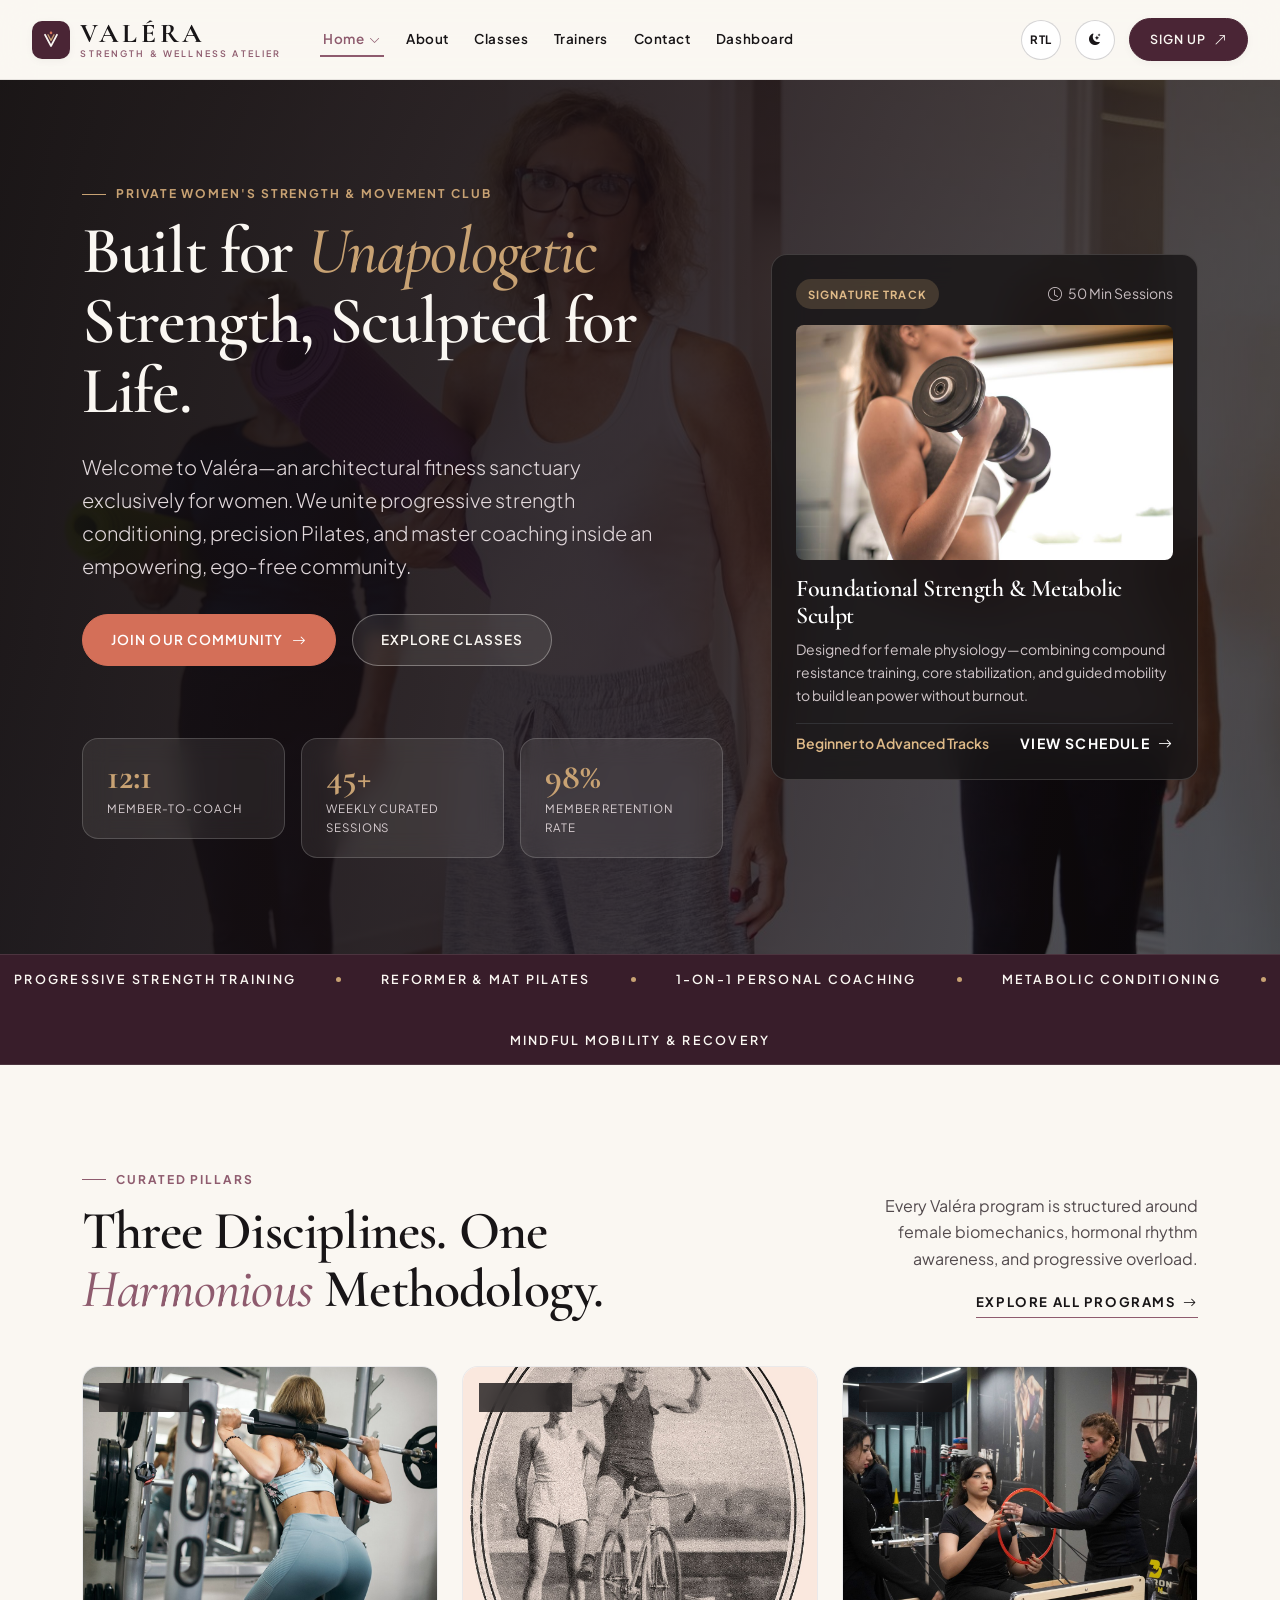
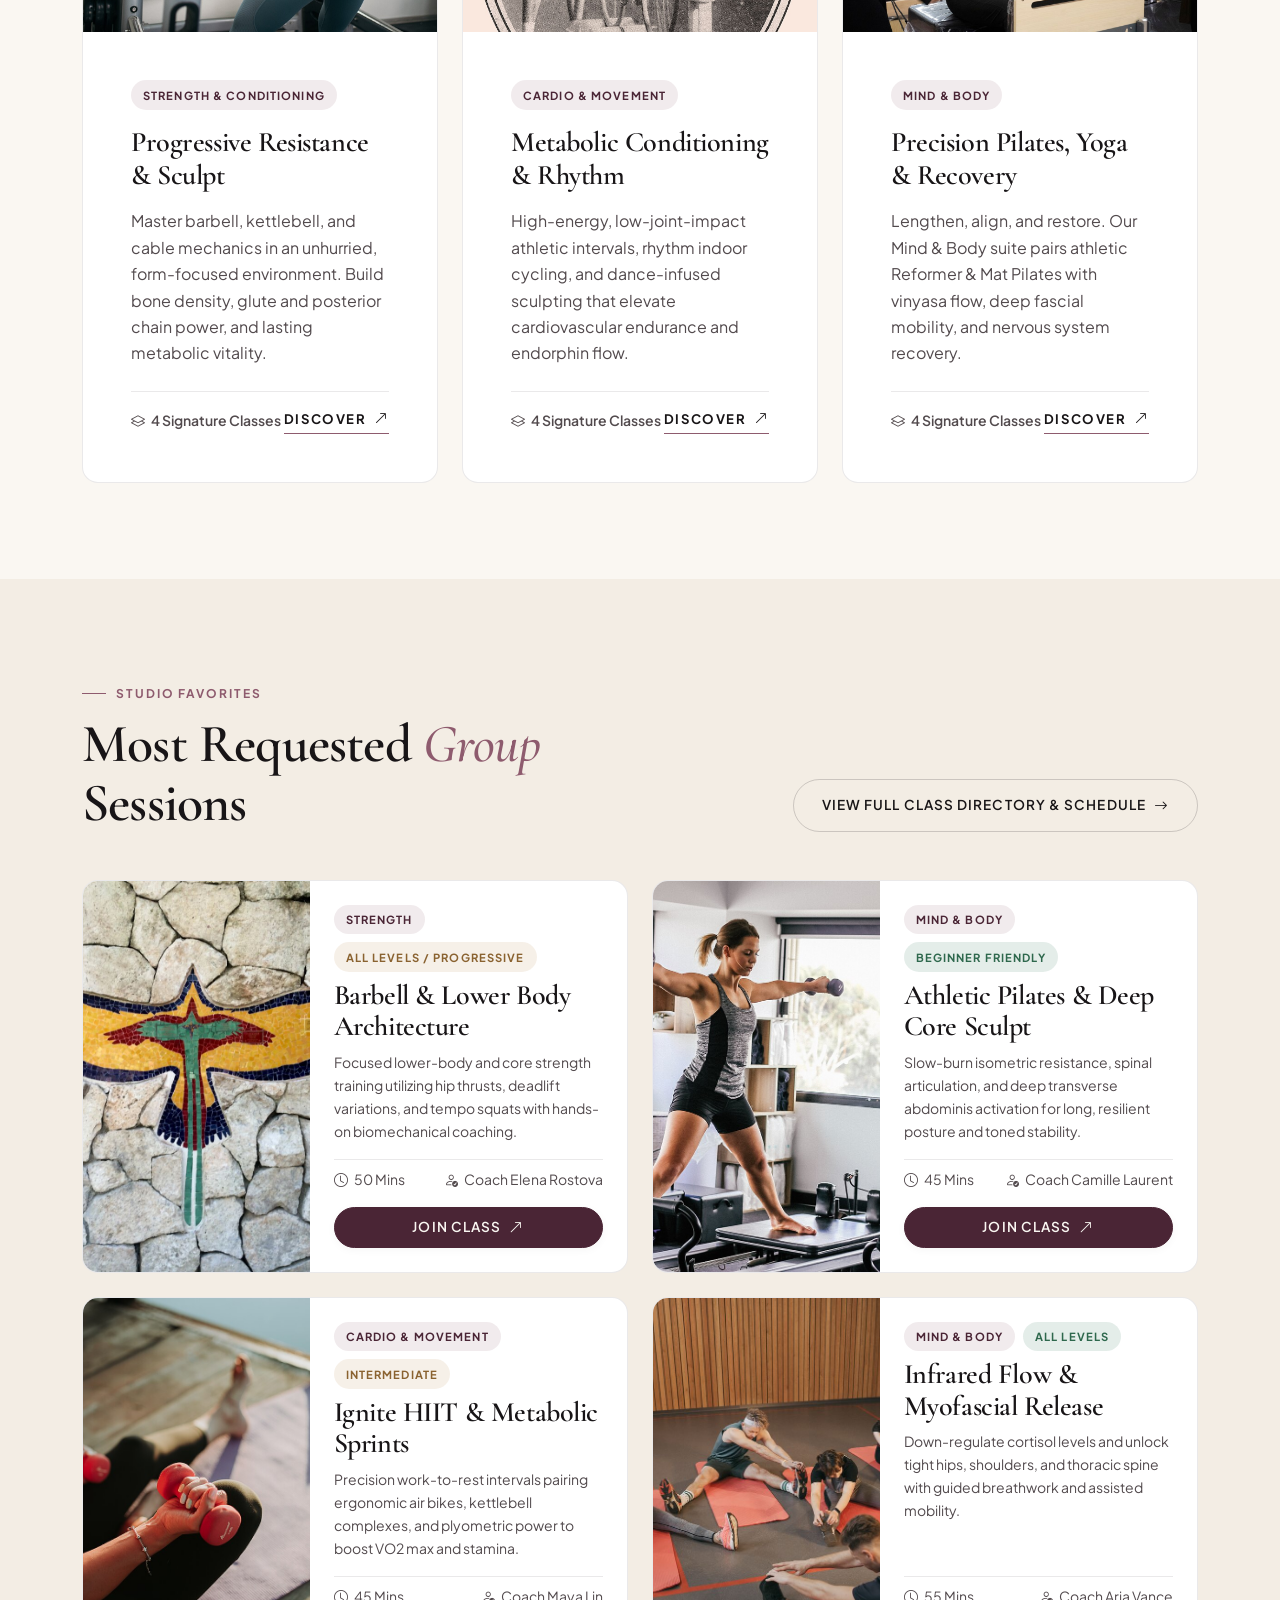
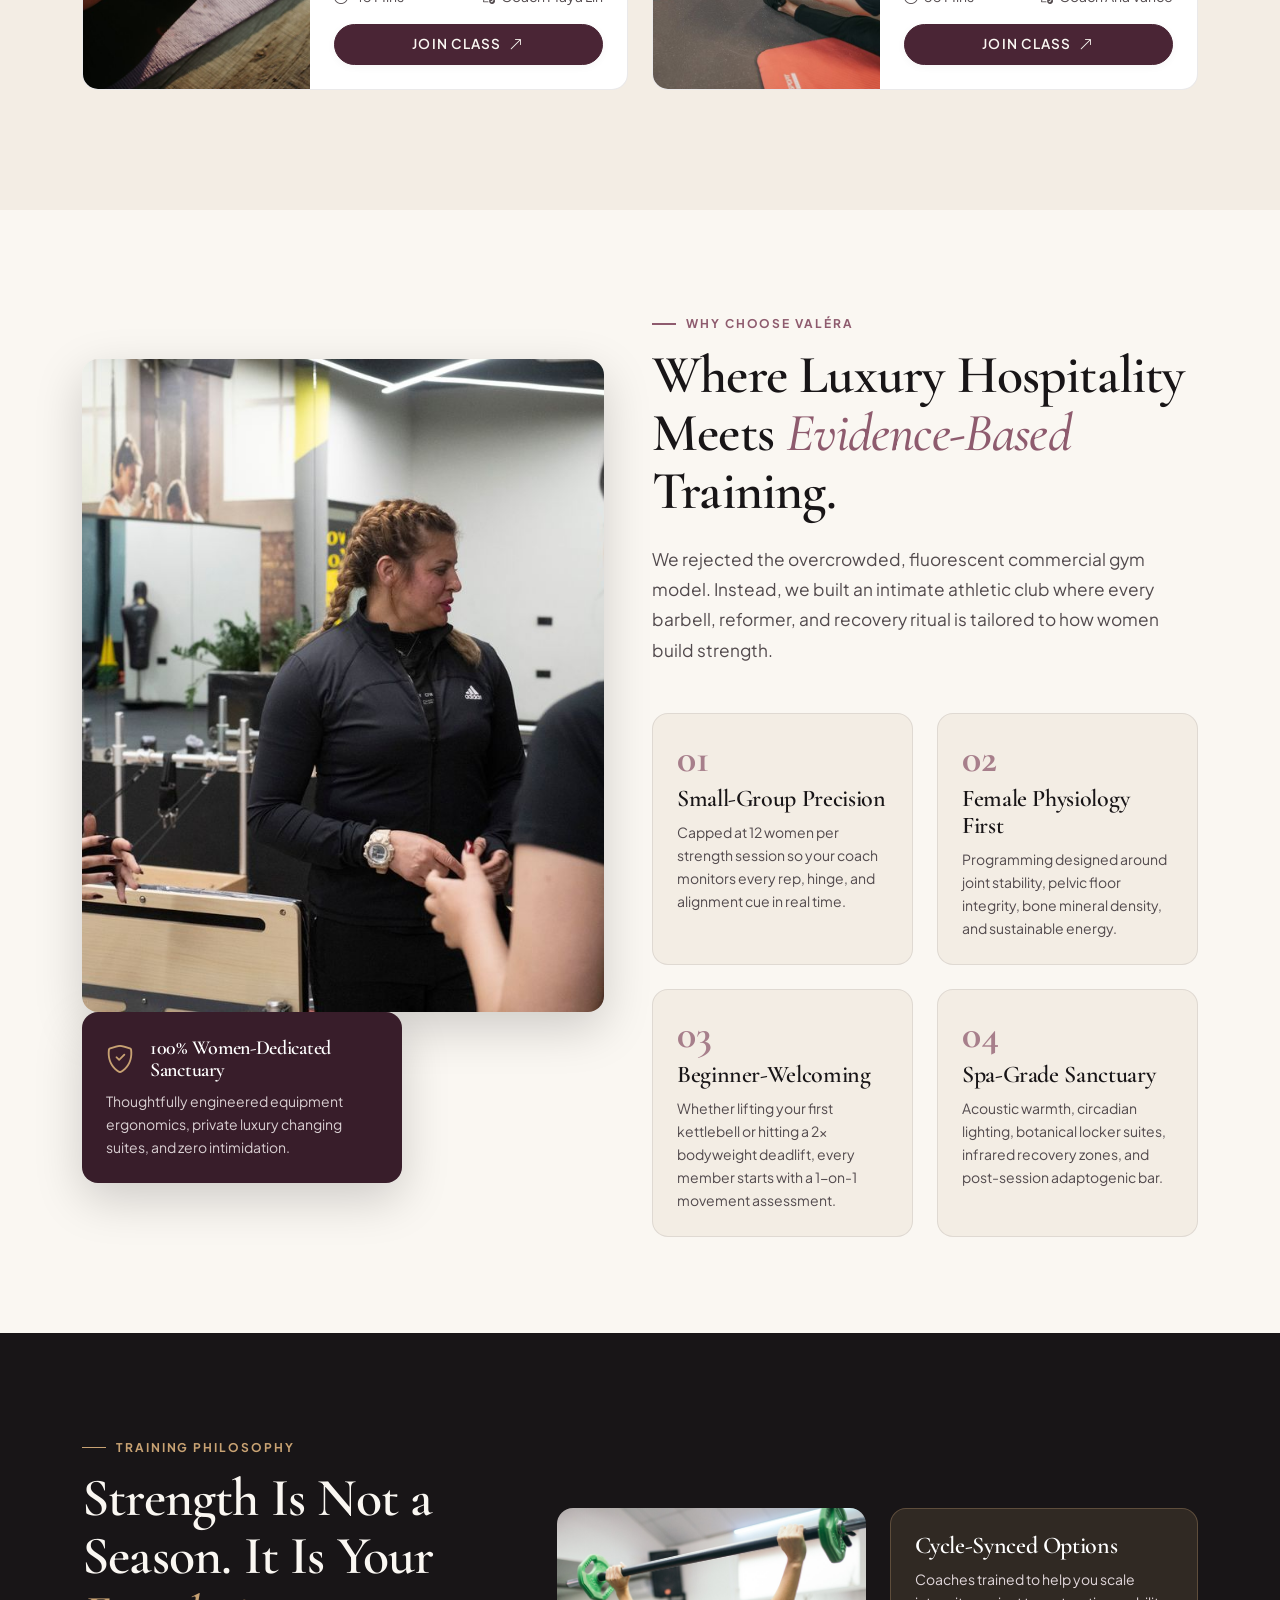
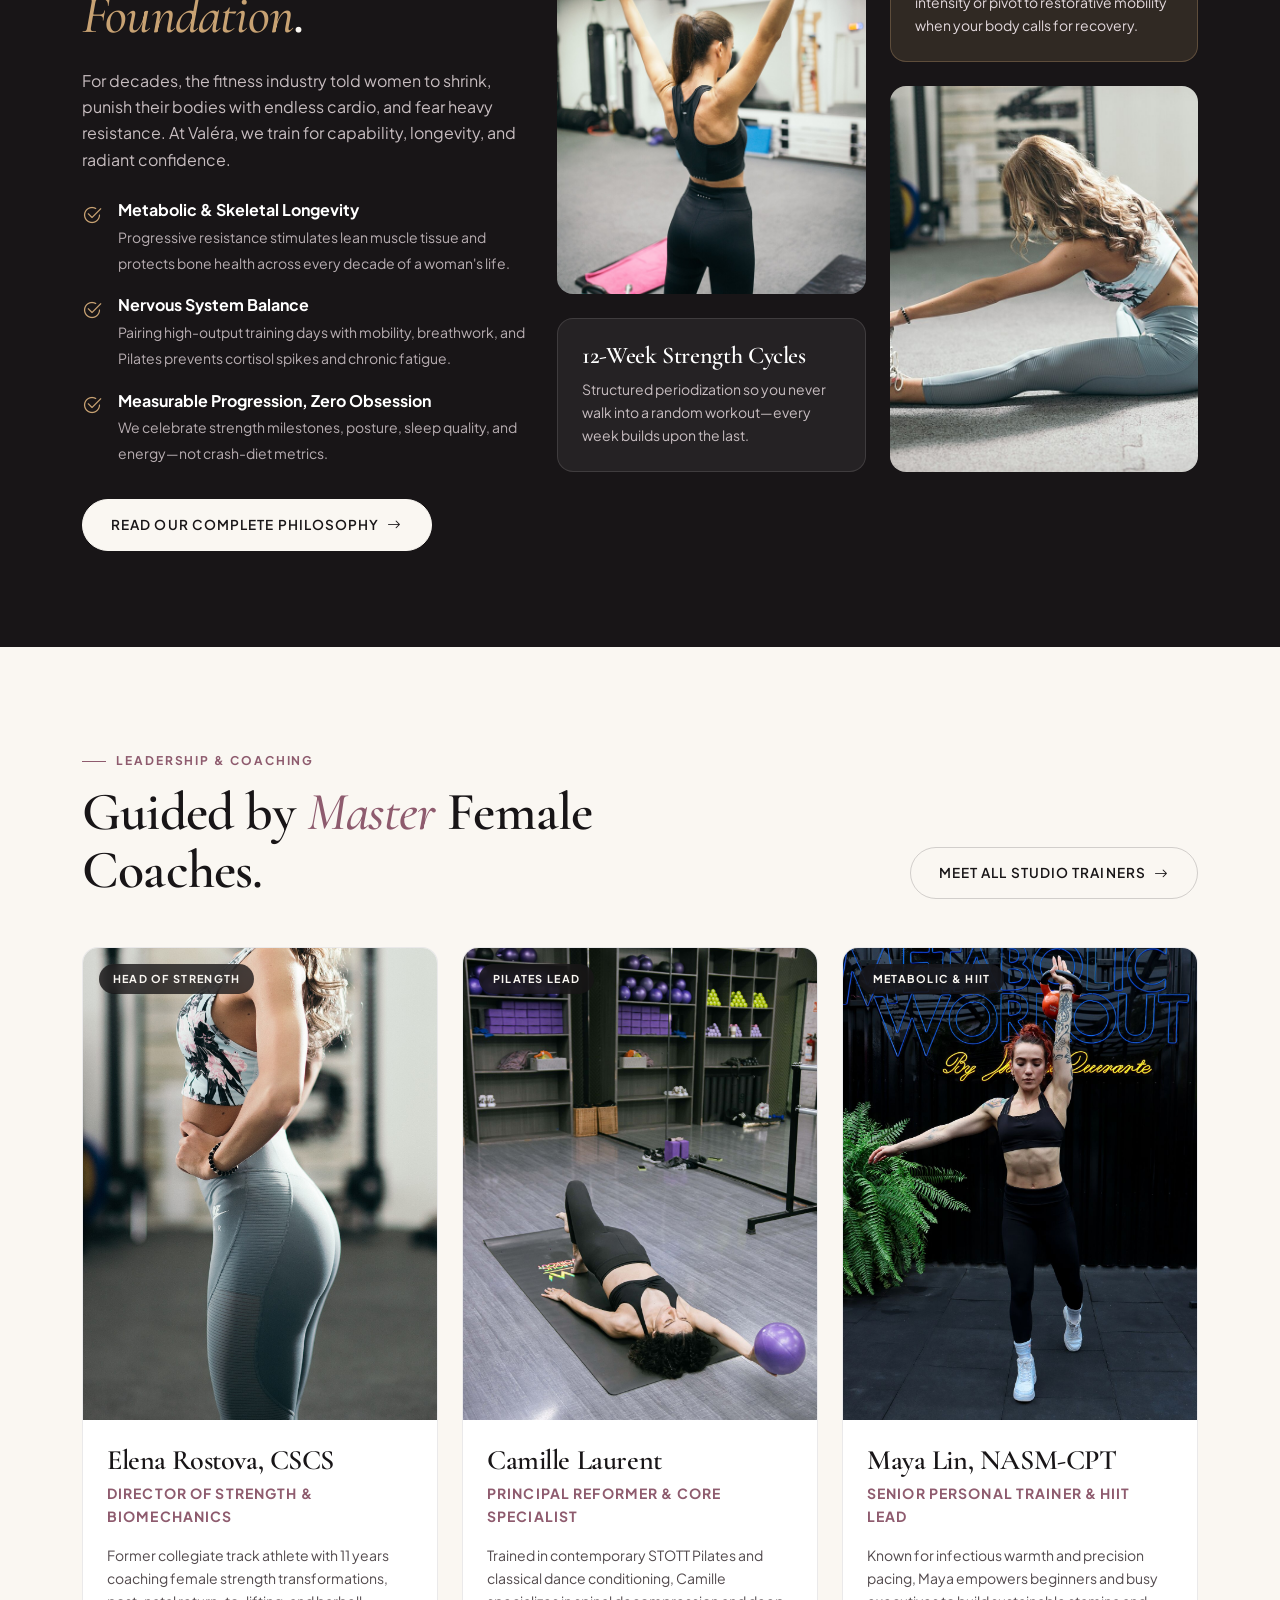
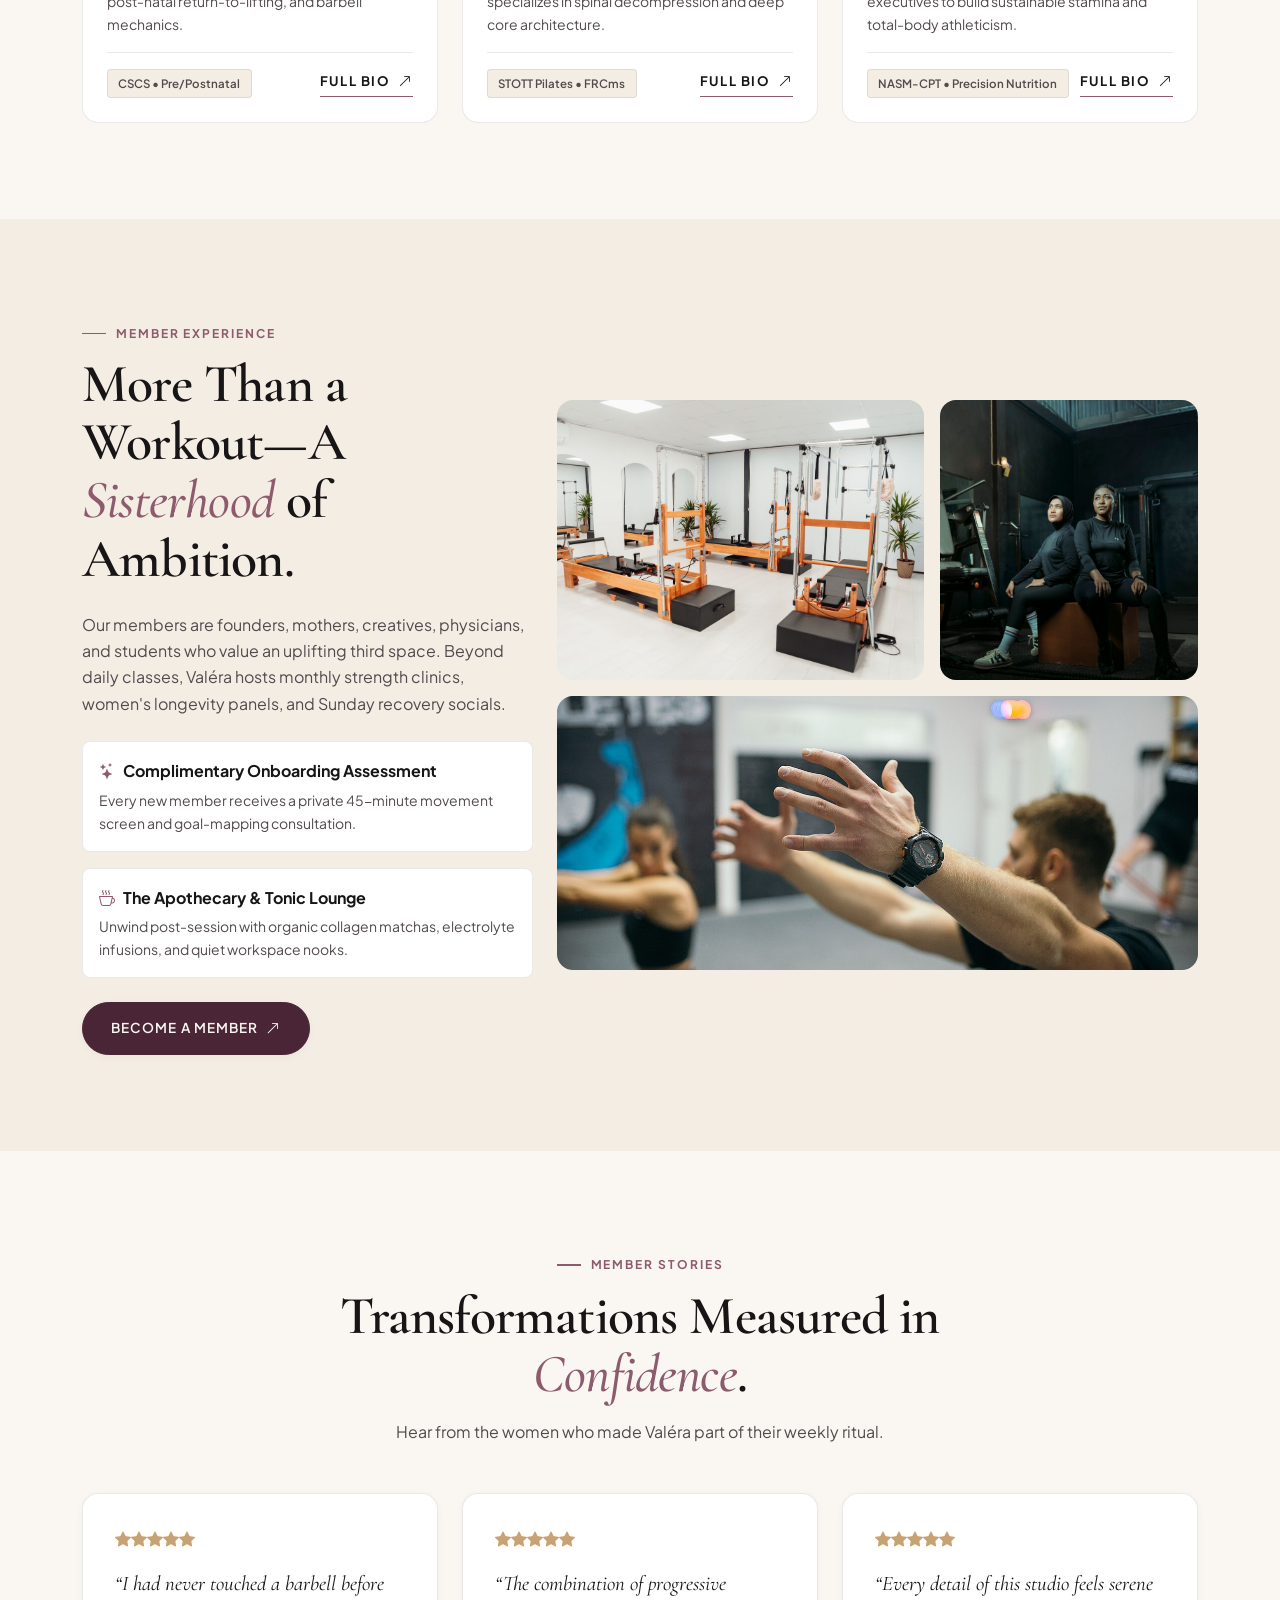
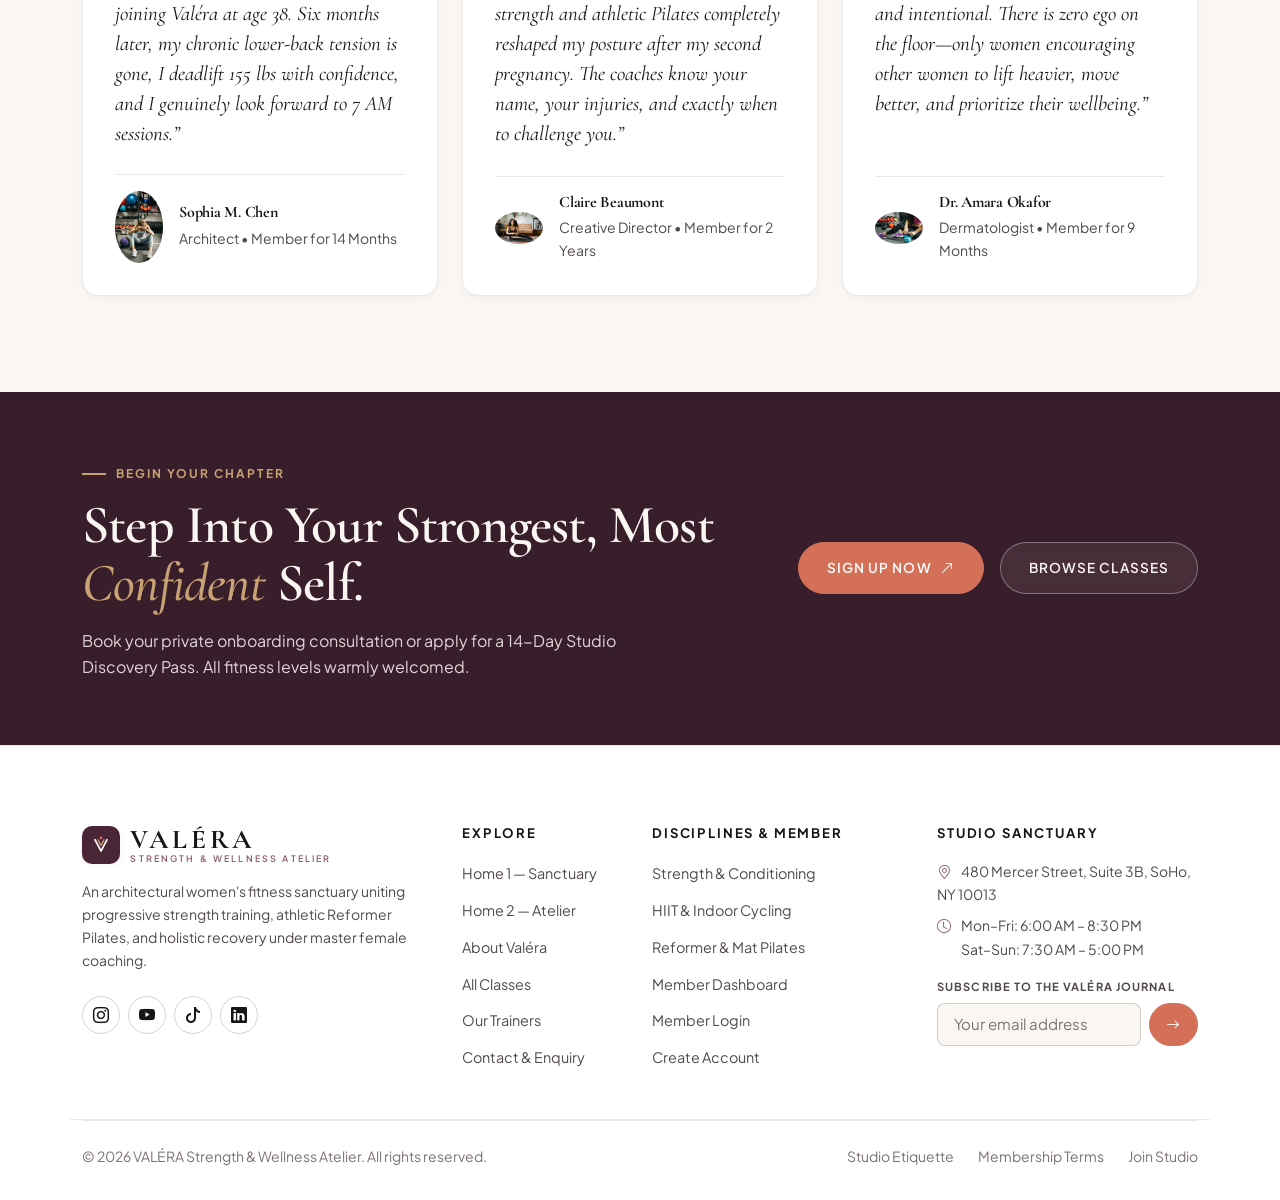
==== index.html @ f95fdae6 "Your commit message" ====
<!DOCTYPE html>
<html lang="en" data-theme="light" dir="ltr">

<head>
  <meta charset="UTF-8" />
  <meta name="viewport" content="width=device-width, initial-scale=1.0" />
  <title>VALÉRA — Women's Strength &amp; Wellness Atelier | Home 1</title>
  <meta name="description"
    content="Valéra is a premier women's boutique strength training, reformer pilates, and holistic conditioning sanctuary designed for lasting confidence and transformation." />
  <link rel="icon" type="image/svg+xml" href="assets/images/favicon.svg" />

  <!-- Prevent Flash of Unstyled Theme & Direction -->
  <script>
    (function () {
      try {
        var saved = localStorage.getItem('valera_theme_preference') || 'light';
        var dir = localStorage.getItem('valera_dir_preference') || 'ltr';
        document.documentElement.setAttribute('data-theme', saved);
        document.documentElement.setAttribute('dir', dir);
      } catch (e) { }
    })();
  </script>

  <!-- Google Fonts -->
  <link rel="preconnect" href="https://fonts.googleapis.com" />
  <link rel="preconnect" href="https://fonts.gstatic.com" crossorigin />
  <link
    href="https://fonts.googleapis.com/css2?family=Cormorant+Garamond:ital,wght@0,500;0,600;0,700;1,500;1,600&family=Plus+Jakarta+Sans:wght@400;500;600;700&display=swap"
    rel="stylesheet" />

  <!-- Bootstrap 5.3 CSS & Bootstrap Icons -->
  <link href="https://cdn.jsdelivr.net/npm/bootstrap@5.3.3/dist/css/bootstrap.min.css" rel="stylesheet" />
  <link href="https://cdn.jsdelivr.net/npm/bootstrap-icons@1.11.3/font/bootstrap-icons.min.css" rel="stylesheet" />

  <!-- Custom Design System Stylesheet -->
  <link rel="stylesheet" href="assets/css/style.css" />
</head>

<body>

  <!-- ========================================================================
       MANDATORY STICKY NAVIGATION BAR
       ======================================================================== -->
  <header class="valera-navbar" role="banner">
    <div class="container-fluid">
      <!-- Brand Logo + Icon -->
      <a href="index.html" class="navbar-brand-valera" aria-label="Valéra Home">
        <span class="brand-icon-mark" aria-hidden="true">
          <svg viewBox="0 0 64 64" fill="none" xmlns="http://www.w3.org/2000/svg">
            <path d="M16 18L32 48L48 18" stroke="#FAF7F2" stroke-width="4.5" stroke-linecap="round"
              stroke-linejoin="round" />
            <path d="M24 18L32 33L40 18" stroke="#C8A273" stroke-width="3.5" stroke-linecap="round"
              stroke-linejoin="round" />
            <circle cx="32" cy="13" r="3.5" fill="#D46F58" />
          </svg>
        </span>
        <span class="brand-text-stack">
          <span class="brand-title">VALÉRA</span>
          <span class="brand-subtitle">Strength &amp; Wellness Atelier</span>
        </span>
      </a>

      <!-- Mobile Actions (RTL + Theme Toggle + Hamburger) -->
      <div class="d-flex align-items-center gap-2 d-lg-none">
        <button type="button" class="theme-toggle-btn rtl-toggle-btn" data-rtl-toggle aria-label="Toggle RTL direction"
          aria-pressed="false">RTL</button>
        <button type="button" class="theme-toggle-btn" data-theme-toggle aria-label="Switch theme">
          <i class="bi bi-moon-stars-fill"></i>
        </button>
        <button type="button" class="valera-hamburger" id="valeraHamburger" aria-label="Toggle navigation"
          aria-expanded="false" aria-controls="valeraNavCollapse">
          <i class="bi bi-list fs-4"></i>
        </button>
      </div>

      <!-- Collapsible Navigation Menu -->
      <nav class="valera-nav-collapse" id="valeraNavCollapse" aria-label="Main Navigation">
        <ul class="valera-nav-menu">
          <!-- 1. Home Dropdown -->
          <li class="valera-nav-item valera-dropdown">
            <button type="button" class="valera-nav-link valera-dropdown-toggle active" aria-expanded="false">
              <span>Home</span>
              <i class="bi bi-chevron-down dropdown-SingleChevron"></i>
            </button>
            <ul class="valera-dropdown-menu" aria-label="Home variations">
              <li>
                <a href="index.html" class="valera-dropdown-item active">
                  <span class="item-title">Home 1 — Sanctuary Flagship <i class="bi bi-arrow-up-right"></i></span>
                  <span class="item-desc">Cinematic strength &amp; athletic club experience</span>
                </a>
              </li>
              <li>
                <a href="home-2.html" class="valera-dropdown-item">
                  <span class="item-title">Home 2 — Editorial Atelier <i class="bi bi-arrow-up-right"></i></span>
                  <span class="item-desc">Lifestyle movement, pilates &amp; member chronicle</span>
                </a>
              </li>
            </ul>
          </li>

          <!-- 2. About (next to Home) -->
          <li class="valera-nav-item">
            <a href="about.html" class="valera-nav-link">About</a>
          </li>

          <!-- 3. Classes -->
          <li class="valera-nav-item">
            <a href="classes.html" class="valera-nav-link">Classes</a>
          </li>

          <!-- 4. Trainers -->
          <li class="valera-nav-item">
            <a href="trainers.html" class="valera-nav-link">Trainers</a>
          </li>

          <!-- 5. Contact -->
          <li class="valera-nav-item">
            <a href="contact.html" class="valera-nav-link">Contact</a>
          </li>

          <!-- 6. Dashboard (beside Contact) -->
          <li class="valera-nav-item">
            <a href="dashboard.html" class="valera-nav-link">Dashboard</a>
          </li>
        </ul>

        <!-- Desktop Right Actions: RTL + Theme Toggle + Sign Up CTA -->
        <div class="valera-nav-actions d-none d-lg-flex">
          <button type="button" class="theme-toggle-btn rtl-toggle-btn" data-rtl-toggle
            aria-label="Toggle RTL direction" aria-pressed="false">RTL</button>
          <button type="button" class="theme-toggle-btn" data-theme-toggle aria-label="Switch theme">
            <i class="bi bi-moon-stars-fill"></i>
          </button>
          <a href="signup.html" class="btn-valera-primary btn-nav-join">
            Sign Up <i class="bi bi-arrow-up-right"></i>
          </a>
        </div>

        <!-- Mobile Drawer CTA -->
        <div class="valera-nav-actions-mobile d-lg-none">
          <a href="signup.html" class="btn-valera-primary w-100">
            Sign Up <i class="bi bi-arrow-up-right"></i>
          </a>
        </div>
      </nav>
    </div>
  </header>

  <main>
    <!-- ======================================================================
         1. CINEMATIC HERO SECTION
         ====================================================================== -->
    <section class="hero-home-1">
      <div class="hero-home-1-bg">
        <img src="assets/images/women-dumbbell-group.jpg"
          alt="Confident women training together with dumbbells in Valéra boutique fitness studio" />
      </div>
      <div class="hero-home-1-overlay"></div>

      <div class="container hero-home-1-content py-5">
        <div class="row align-items-center gy-5">
          <div class="col-lg-7">
            <span class="eyebrow eyebrow-light" data-gsap-hero>Private Women's Strength &amp; Movement Club</span>
            <h1 class="display-xl mb-4" data-gsap-hero>
              Built for <span class="italic-accent">Unapologetic</span> Strength, Sculpted for Life.
            </h1>
            <p class="lead mb-4 text-white-50" style="max-width: 580px; color: #E2D9DC !important;" data-gsap-hero>
              Welcome to Valéra—an architectural fitness sanctuary exclusively for women. We unite progressive strength
              conditioning, precision Pilates, and master coaching inside an empowering, ego-free community.
            </p>
            <div class="d-flex flex-wrap gap-3 pt-2" data-gsap-hero>
              <a href="signup.html" class="btn-valera-coral">
                Join Our Community <i class="bi bi-arrow-right"></i>
              </a>
              <a href="classes.html" class="btn-valera-outline-light">
                Explore Classes
              </a>
            </div>

            <!-- Studio Metric Highlights -->
            <div class="row g-3 mt-5 pt-2 justify-content-center" data-gsap-hero>
              <div class="col-xl-4 col-md-6 col-sm-6">
                <div class="hero-stat-pill">
                  <div class="stat-number">12:1</div>
                  <p class="small text-uppercase tracking-wider mt-1 mb-0"
                    style="letter-spacing: 0.08em; font-size: 0.72rem; color: #D8CED1;">Member-to-Coach</p>
                </div>
              </div>
              <div class="col-xl-4 col-md-6 col-sm-6">
                <div class="hero-stat-pill">
                  <div class="stat-number">45+</div>
                  <p class="small text-uppercase tracking-wider mt-1 mb-0"
                    style="letter-spacing: 0.08em; font-size: 0.72rem; color: #D8CED1;">Weekly Curated Sessions</p>
                </div>
              </div>
              <div class="col-xl-4 col-md-6 col-sm-6">
                <div class="hero-stat-pill">
                  <div class="stat-number">98%</div>
                  <p class="small text-uppercase tracking-wider mt-1 mb-0"
                    style="letter-spacing: 0.08em; font-size: 0.72rem; color: #D8CED1;">Member Retention Rate</p>
                </div>
              </div>
            </div>
          </div>

          <!-- Right Floating Architectural Spotlight Card -->
          <div class="col-lg-5">
            <div class="hero-floating-card ms-lg-4" data-gsap-hero>
              <div class="d-flex align-items-center justify-content-between mb-3">
                <span class="badge-valera" style="background: rgba(200,162,115,0.22); color: #DFBA88;">Signature
                  Track</span>
                <span class="small" style="color: #C7BDC0;"><i class="bi bi-clock me-1"></i> 50 Min Sessions</span>
              </div>
              <div class="rounded-3 overflow-hidden mb-3" style="aspect-ratio: 16/10;">
                <img src="assets/images/woman-dumbbells-bright.jpg"
                  alt="Focused woman performing dumbbell strength training" class="w-100 h-100 object-fit-cover" />
              </div>
              <h2 class="h4 display-font text-white mb-2">Foundational Strength &amp; Metabolic Sculpt</h2>
              <p class="small mb-3" style="color: #D0C6C9;">
                Designed for female physiology—combining compound resistance training, core stabilization, and guided
                mobility to build lean power without burnout.
              </p>
              <div
                class="d-flex align-items-center justify-content-between pt-2 border-top border-secondary border-opacity-25">
                <span class="small fw-semibold" style="color: #DFBA88;">Beginner to Advanced Tracks</span>
                <a href="classes.html" class="text-white small fw-bold text-uppercase" style="letter-spacing: 0.1em;">
                  View Schedule <i class="bi bi-arrow-right ms-1"></i>
                </a>
              </div>
            </div>
          </div>
        </div>
      </div>
    </section>

    <!-- Editorial Marquee Bar -->
    <div class="editorial-ticker" aria-label="Studio Pillars">
      <div class="container-fluid">
        <div class="ticker-track">
          <span>Progressive Strength Training</span>
          <span class="ticker-dot"></span>
          <span>Reformer &amp; Mat Pilates</span>
          <span class="ticker-dot"></span>
          <span>1-on-1 Personal Coaching</span>
          <span class="ticker-dot"></span>
          <span>Metabolic Conditioning</span>
          <span class="ticker-dot"></span>
          <span>Mindful Mobility &amp; Recovery</span>
        </div>
      </div>
    </div>

    <!-- ======================================================================
         2. FEATURED FITNESS PROGRAMS
         ====================================================================== -->
    <section class="section-padding">
      <div class="container">
        <div class="row align-items-end justify-content-between mb-5 gy-3">
          <div class="col-lg-7">
            <span class="eyebrow">Curated Pillars</span>
            <h2 class="display-lg mb-0">
              Three Disciplines. One <span class="italic-accent">Harmonious</span> Methodology.
            </h2>
          </div>
          <div class="col-lg-4 text-lg-end">
            <p class="mb-3 text-secondary">
              Every Valéra program is structured around female biomechanics, hormonal rhythm awareness, and progressive
              overload.
            </p>
            <a href="classes.html" class="link-editorial">Explore All Programs <i class="bi bi-arrow-right"></i></a>
          </div>
        </div>

        <div class="row g-4 justify-content-center">
          <div class="col-xl-4 col-md-6">
            <article class="editorial-card">
              <div class="editorial-img-wrap">
                <span class="badge-overlay-top">Pillar 01</span>
                <img src="assets/images/woman-barbell-squat.jpg"
                  alt="Woman performing barbell squat strength training" />
              </div>
              <div class="p-4 p-xl-5 d-flex flex-column flex-grow-1 justify-content-between">
                <div>
                  <span class="badge-valera mb-3">Strength &amp; Conditioning</span>
                  <h3 class="display-sm mb-3">Progressive Resistance &amp; Sculpt</h3>
                  <p class="text-secondary mb-4">
                    Master barbell, kettlebell, and cable mechanics in an unhurried, form-focused environment. Build
                    bone density, glute and posterior chain power, and lasting metabolic vitality.
                  </p>
                </div>
                <div class="pt-3 border-top" style="border-color: var(--border-subtle) !important;">
                  <div class="d-flex justify-content-between align-items-center">
                    <span class="small fw-semibold text-secondary"><i class="bi bi-layers me-1"></i> 4 Signature
                      Classes</span>
                    <a href="classes.html#strength-section" class="link-editorial">Discover <i
                        class="bi bi-arrow-up-right"></i></a>
                  </div>
                </div>
              </div>
            </article>
          </div>

          <div class="col-xl-4 col-md-6">
            <article class="editorial-card">
              <div class="editorial-img-wrap">
                <span class="badge-overlay-top">Pillar 02</span>
                <img src="assets/images/women-indoor-cycling.jpg"
                  alt="Women riding indoor cycling bikes in studio class" />
              </div>
              <div class="p-4 p-xl-5 d-flex flex-column flex-grow-1 justify-content-between">
                <div>
                  <span class="badge-valera mb-3">Cardio &amp; Movement</span>
                  <h3 class="display-sm mb-3">Metabolic Conditioning &amp; Rhythm</h3>
                  <p class="text-secondary mb-4">
                    High-energy, low-joint-impact athletic intervals, rhythm indoor cycling, and dance-infused sculpting
                    that elevate cardiovascular endurance and endorphin flow.
                  </p>
                </div>
                <div class="pt-3 border-top" style="border-color: var(--border-subtle) !important;">
                  <div class="d-flex justify-content-between align-items-center">
                    <span class="small fw-semibold text-secondary"><i class="bi bi-layers me-1"></i> 4 Signature
                      Classes</span>
                    <a href="classes.html#cardio-section" class="link-editorial">Discover <i
                        class="bi bi-arrow-up-right"></i></a>
                  </div>
                </div>
              </div>
            </article>
          </div>

          <div class="col-xl-4 col-md-6">
            <article class="editorial-card">
              <div class="editorial-img-wrap">
                <span class="badge-overlay-top">Pillar 03</span>
                <img src="assets/images/pilates-reformer-class.jpg"
                  alt="Women practicing Reformer Pilates in sunlit boutique studio" />
              </div>
              <div class="p-4 p-xl-5 d-flex flex-column flex-grow-1 justify-content-between">
                <div>
                  <span class="badge-valera mb-3">Mind &amp; Body</span>
                  <h3 class="display-sm mb-3">Precision Pilates, Yoga &amp; Recovery</h3>
                  <p class="text-secondary mb-4">
                    Lengthen, align, and restore. Our Mind &amp; Body suite pairs athletic Reformer &amp; Mat Pilates
                    with vinyasa flow, deep fascial mobility, and nervous system recovery.
                  </p>
                </div>
                <div class="pt-3 border-top" style="border-color: var(--border-subtle) !important;">
                  <div class="d-flex justify-content-between align-items-center">
                    <span class="small fw-semibold text-secondary"><i class="bi bi-layers me-1"></i> 4 Signature
                      Classes</span>
                    <a href="classes.html#mindbody-section" class="link-editorial">Discover <i
                        class="bi bi-arrow-up-right"></i></a>
                  </div>
                </div>
              </div>
            </article>
          </div>
        </div>
      </div>
    </section>

    <!-- ======================================================================
         3. POPULAR GROUP WORKOUT CLASSES
         ====================================================================== -->
    <section class="section-padding bg-editorial-secondary">
      <div class="container">
        <div class="row justify-content-between align-items-end mb-5 gy-3">
          <div class="col-lg-6">
            <span class="eyebrow">Studio Favorites</span>
            <h2 class="display-lg mb-0">
              Most Requested <span class="italic-accent">Group</span> Sessions
            </h2>
          </div>
          <div class="col-lg-5 text-lg-end">
            <a href="classes.html" class="btn-valera-outline">
              View Full Class Directory &amp; Schedule <i class="bi bi-arrow-right"></i>
            </a>
          </div>
        </div>

        <div class="row g-4 mb-4 justify-content-center">
          <div class="col-md-6">
            <div class="editorial-card flex-xl-row">
              <div class="col-xl-5 editorial-img-wrap aspect-square">
                <img src="assets/images/woman-kettlebell-squat.jpg" alt="Woman performing kettlebell squat workout" />
              </div>
              <div class="col-xl-7 p-4 d-flex flex-column justify-content-between">
                <div>
                  <div class="d-flex flex-wrap gap-2 mb-2">
                    <span class="badge-valera">Strength</span>
                    <span class="badge-valera badge-level-intermediate">All Levels / Progressive</span>
                  </div>
                  <h3 class="h3 display-font mb-2">Barbell &amp; Lower Body Architecture</h3>
                  <p class="small text-secondary mb-3">
                    Focused lower-body and core strength training utilizing hip thrusts, deadlift variations, and tempo
                    squats with hands-on biomechanical coaching.
                  </p>
                </div>
                <div>
                  <div
                    class="d-flex align-items-center justify-content-between small text-secondary mb-3 pt-2 border-top"
                    style="border-color: var(--border-subtle) !important;">
                    <span><i class="bi bi-clock me-1"></i> 50 Mins</span>
                    <span><i class="bi bi-person-check me-1"></i> Coach Elena Rostova</span>
                  </div>
                  <a href="contact.html?program=Strength+%26+Conditioning&class=Barbell+%26+Lower+Body+Architecture#enquiry-form"
                    class="btn-valera-primary w-100 py-2">
                    Join Class <i class="bi bi-arrow-up-right"></i>
                  </a>
                </div>
              </div>
            </div>
          </div>

          <div class="col-md-6">
            <div class="editorial-card flex-xl-row">
              <div class="col-xl-5 editorial-img-wrap aspect-square">
                <img src="assets/images/woman-pilates-reformer.jpg"
                  alt="Woman practicing on Reformer Pilates machine" />
              </div>
              <div class="col-xl-7 p-4 d-flex flex-column justify-content-between">
                <div>
                  <div class="d-flex flex-wrap gap-2 mb-2">
                    <span class="badge-valera">Mind &amp; Body</span>
                    <span class="badge-valera badge-level-beginner">Beginner Friendly</span>
                  </div>
                  <h3 class="h3 display-font mb-2">Athletic Pilates &amp; Deep Core Sculpt</h3>
                  <p class="small text-secondary mb-3">
                    Slow-burn isometric resistance, spinal articulation, and deep transverse abdominis activation for
                    long, resilient posture and toned stability.
                  </p>
                </div>
                <div>
                  <div
                    class="d-flex align-items-center justify-content-between small text-secondary mb-3 pt-2 border-top"
                    style="border-color: var(--border-subtle) !important;">
                    <span><i class="bi bi-clock me-1"></i> 45 Mins</span>
                    <span><i class="bi bi-person-check me-1"></i> Coach Camille Laurent</span>
                  </div>
                  <a href="contact.html?program=Mind+%26+Body&class=Athletic+Pilates+%26+Deep+Core+Sculpt#enquiry-form"
                    class="btn-valera-primary w-100 py-2">
                    Join Class <i class="bi bi-arrow-up-right"></i>
                  </a>
                </div>
              </div>
            </div>
          </div>

          <div class="col-md-6">
            <div class="editorial-card flex-xl-row">
              <div class="col-xl-5 editorial-img-wrap aspect-square">
                <img src="assets/images/woman-two-dumbbells.jpg"
                  alt="Woman performing metabolic dumbbell conditioning" />
              </div>
              <div class="col-xl-7 p-4 d-flex flex-column justify-content-between">
                <div>
                  <div class="d-flex flex-wrap gap-2 mb-2">
                    <span class="badge-valera">Cardio &amp; Movement</span>
                    <span class="badge-valera badge-level-intermediate">Intermediate</span>
                  </div>
                  <h3 class="h3 display-font mb-2">Ignite HIIT &amp; Metabolic Sprints</h3>
                  <p class="small text-secondary mb-3">
                    Precision work-to-rest intervals pairing ergonomic air bikes, kettlebell complexes, and plyometric
                    power to boost VO2 max and stamina.
                  </p>
                </div>
                <div>
                  <div
                    class="d-flex align-items-center justify-content-between small text-secondary mb-3 pt-2 border-top"
                    style="border-color: var(--border-subtle) !important;">
                    <span><i class="bi bi-clock me-1"></i> 45 Mins</span>
                    <span><i class="bi bi-person-check me-1"></i> Coach Maya Lin</span>
                  </div>
                  <a href="contact.html?program=Cardio+%26+Movement&class=Ignite+HIIT+%26+Metabolic+Sprints#enquiry-form"
                    class="btn-valera-primary w-100 py-2">
                    Join Class <i class="bi bi-arrow-up-right"></i>
                  </a>
                </div>
              </div>
            </div>
          </div>

          <div class="col-md-6">
            <div class="editorial-card flex-xl-row">
              <div class="col-xl-5 editorial-img-wrap aspect-square">
                <img src="assets/images/women-yoga-group.jpg" alt="Group of women practicing restorative yoga flow" />
              </div>
              <div class="col-xl-7 p-4 d-flex flex-column justify-content-between">
                <div>
                  <div class="d-flex flex-wrap gap-2 mb-2">
                    <span class="badge-valera">Mind &amp; Body</span>
                    <span class="badge-valera badge-level-beginner">All Levels</span>
                  </div>
                  <h3 class="h3 display-font mb-2">Infrared Flow &amp; Myofascial Release</h3>
                  <p class="small text-secondary mb-3">
                    Down-regulate cortisol levels and unlock tight hips, shoulders, and thoracic spine with guided
                    breathwork and assisted mobility.
                  </p>
                </div>
                <div>
                  <div
                    class="d-flex align-items-center justify-content-between small text-secondary mb-3 pt-2 border-top"
                    style="border-color: var(--border-subtle) !important;">
                    <span><i class="bi bi-clock me-1"></i> 55 Mins</span>
                    <span><i class="bi bi-person-check me-1"></i> Coach Aria Vance</span>
                  </div>
                  <a href="contact.html?program=Mind+%26+Body&class=Infrared+Flow+%26+Myofascial+Release#enquiry-form"
                    class="btn-valera-primary w-100 py-2">
                    Join Class <i class="bi bi-arrow-up-right"></i>
                  </a>
                </div>
              </div>
            </div>
          </div>
        </div>
      </div>
    </section>

    <!-- ======================================================================
         4. WHY CHOOSE OUR STUDIO SECTION
         ====================================================================== -->
    <section class="section-padding">
      <div class="container">
        <div class="row align-items-center gy-5">
          <div class="col-lg-6">
            <div class="position-relative pe-lg-4">
              <div class="rounded-4 overflow-hidden shadow-lg" style="aspect-ratio: 4/5;">
                <img src="assets/images/personal-trainer-guide.jpg"
                  alt="Female personal trainer guiding member in women's studio" class="w-100 h-100 object-fit-cover" />
              </div>
              <div class="p-4 rounded-4 shadow-lg mt-3 mt-md-0"
                style="background-color: var(--bg-plum-section); color: #FAF7F2; max-width: 320px; position: relative; z-index: 2;">
                <div class="d-flex align-items-center gap-3 mb-2">
                  <i class="bi bi-shield-check fs-3" style="color: var(--accent-champagne);"></i>
                  <h3 class="h5 display-font mb-0 text-white">100% Women-Dedicated Sanctuary</h3>
                </div>
                <p class="small mb-0" style="color: #D9CFD2;">
                  Thoughtfully engineered equipment ergonomics, private luxury changing suites, and zero intimidation.
                </p>
              </div>
            </div>
          </div>

          <div class="col-lg-6">
            <span class="eyebrow">Why Choose Valéra</span>
            <h2 class="display-lg mb-4">
              Where Luxury Hospitality Meets <span class="italic-accent">Evidence-Based</span> Training.
            </h2>
            <p class="lead-editorial mb-5">
              We rejected the overcrowded, fluorescent commercial gym model. Instead, we built an intimate athletic club
              where every barbell, reformer, and recovery ritual is tailored to how women build strength.
            </p>

            <div class="row g-4 justify-content-center">
              <div class="col-sm-6">
                <div class="p-4 rounded-4 h-100 bg-editorial-secondary border"
                  style="border-color: var(--border-subtle) !important;">
                  <div class="pillar-number mb-2">01</div>
                  <h3 class="h4 display-font mb-2">Small-Group Precision</h3>
                  <p class="small text-secondary mb-0">
                    Capped at 12 women per strength session so your coach monitors every rep, hinge, and alignment cue
                    in real time.
                  </p>
                </div>
              </div>
              <div class="col-sm-6">
                <div class="p-4 rounded-4 h-100 bg-editorial-secondary border"
                  style="border-color: var(--border-subtle) !important;">
                  <div class="pillar-number mb-2">02</div>
                  <h3 class="h4 display-font mb-2">Female Physiology First</h3>
                  <p class="small text-secondary mb-0">
                    Programming designed around joint stability, pelvic floor integrity, bone mineral density, and
                    sustainable energy.
                  </p>
                </div>
              </div>
              <div class="col-sm-6">
                <div class="p-4 rounded-4 h-100 bg-editorial-secondary border"
                  style="border-color: var(--border-subtle) !important;">
                  <div class="pillar-number mb-2">03</div>
                  <h3 class="h4 display-font mb-2">Beginner-Welcoming</h3>
                  <p class="small text-secondary mb-0">
                    Whether lifting your first kettlebell or hitting a 2x bodyweight deadlift, every member starts with
                    a 1-on-1 movement assessment.
                  </p>
                </div>
              </div>
              <div class="col-sm-6">
                <div class="p-4 rounded-4 h-100 bg-editorial-secondary border"
                  style="border-color: var(--border-subtle) !important;">
                  <div class="pillar-number mb-2">04</div>
                  <h3 class="h4 display-font mb-2">Spa-Grade Sanctuary</h3>
                  <p class="small text-secondary mb-0">
                    Acoustic warmth, circadian lighting, botanical locker suites, infrared recovery zones, and
                    post-session adaptogenic bar.
                  </p>
                </div>
              </div>
            </div>
          </div>
        </div>
      </div>
    </section>

    <!-- ======================================================================
         5. FITNESS BENEFITS & TRAINING PHILOSOPHY (DARK ARCHITECTURAL SECTION)
         ====================================================================== -->
    <section class="section-padding bg-editorial-dark">
      <div class="container">
        <div class="row align-items-center gy-5">
          <div class="col-lg-5">
            <span class="eyebrow eyebrow-light">Training Philosophy</span>
            <h2 class="display-lg mb-4">
              Strength Is Not a Season. It Is Your <span class="italic-accent"
                style="color: var(--accent-champagne);">Foundation</span>.
            </h2>
            <p class="mb-4" style="color: #C7BDC0;">
              For decades, the fitness industry told women to shrink, punish their bodies with endless cardio, and fear
              heavy resistance. At Valéra, we train for capability, longevity, and radiant confidence.
            </p>
            <ul class="list-unstyled d-flex flex-column gap-3 mb-4">
              <li class="d-flex align-items-start gap-3">
                <i class="bi bi-check2-circle fs-5" style="color: var(--accent-champagne);"></i>
                <div>
                  <strong class="text-white d-block">Metabolic &amp; Skeletal Longevity</strong>
                  <span class="small" style="color: #B8AEB2;">Progressive resistance stimulates lean muscle tissue and
                    protects bone health across every decade of a woman's life.</span>
                </div>
              </li>
              <li class="d-flex align-items-start gap-3">
                <i class="bi bi-check2-circle fs-5" style="color: var(--accent-champagne);"></i>
                <div>
                  <strong class="text-white d-block">Nervous System Balance</strong>
                  <span class="small" style="color: #B8AEB2;">Pairing high-output training days with mobility,
                    breathwork, and Pilates prevents cortisol spikes and chronic fatigue.</span>
                </div>
              </li>
              <li class="d-flex align-items-start gap-3">
                <i class="bi bi-check2-circle fs-5" style="color: var(--accent-champagne);"></i>
                <div>
                  <strong class="text-white d-block">Measurable Progression, Zero Obsession</strong>
                  <span class="small" style="color: #B8AEB2;">We celebrate strength milestones, posture, sleep quality,
                    and energy—not crash-diet metrics.</span>
                </div>
              </li>
            </ul>
            <a href="about.html" class="btn-valera-light mt-2">
              Read Our Complete Philosophy <i class="bi bi-arrow-right"></i>
            </a>
          </div>

          <div class="col-lg-7">
            <div class="row g-4 justify-content-center">
              <div class="col-sm-6">
                <div class="rounded-4 overflow-hidden mb-4" style="aspect-ratio: 4/5;">
                  <img src="assets/images/woman-barbell-press.jpg" alt="Sporty woman performing overhead barbell press"
                    class="w-100 h-100 object-fit-cover" />
                </div>
                <div class="p-4 rounded-4"
                  style="background: rgba(250,247,242,0.06); border: 1px solid rgba(250,247,242,0.12);">
                  <h3 class="h4 display-font text-white mb-2">12-Week Strength Cycles</h3>
                  <p class="small mb-0" style="color: #C7BDC0;">
                    Structured periodization so you never walk into a random workout—every week builds upon the last.
                  </p>
                </div>
              </div>
              <div class="col-sm-6">
                <div class="p-4 rounded-4 mb-4"
                  style="background: rgba(200,162,115,0.14); border: 1px solid rgba(200,162,115,0.3);">
                  <h3 class="h4 display-font text-white mb-2">Cycle-Synced Options</h3>
                  <p class="small mb-0" style="color: #E2D8DC;">
                    Coaches trained to help you scale intensity or pivot to restorative mobility when your body calls
                    for recovery.
                  </p>
                </div>
                <div class="rounded-4 overflow-hidden" style="aspect-ratio: 4/5;">
                  <img src="assets/images/woman-leg-stretch.jpg"
                    alt="Woman performing guided flexibility and mobility stretch"
                    class="w-100 h-100 object-fit-cover" />
                </div>
              </div>
            </div>
          </div>
        </div>
      </div>
    </section>

    <!-- ======================================================================
         6. FEATURED TRAINER PROFILES
         ====================================================================== -->
    <section class="section-padding">
      <div class="container">
        <div class="row justify-content-between align-items-end mb-5 gy-3">
          <div class="col-lg-7">
            <span class="eyebrow">Leadership &amp; Coaching</span>
            <h2 class="display-lg mb-0">
              Guided by <span class="italic-accent">Master</span> Female Coaches.
            </h2>
          </div>
          <div class="col-lg-4 text-lg-end">
            <a href="trainers.html" class="btn-valera-outline">
              Meet All Studio Trainers <i class="bi bi-arrow-right"></i>
            </a>
          </div>
        </div>

        <div class="row g-4 justify-content-center">
          <div class="col-xl-4 col-md-6">
            <article class="trainer-card">
              <div class="editorial-img-wrap aspect-portrait">
                <span class="badge-overlay-top">Head of Strength</span>
                <img src="assets/images/woman-gym-focus.jpg" alt="Elena Rostova - Head Strength & Conditioning Coach" />
              </div>
              <div class="p-4 d-flex flex-column flex-grow-1 justify-content-between">
                <div>
                  <h3 class="display-sm mb-1">Elena Rostova, CSCS</h3>
                  <p class="small fw-bold text-uppercase mb-3"
                    style="color: var(--brand-mauve); letter-spacing: 0.08em;">
                    Director of Strength &amp; Biomechanics
                  </p>
                  <p class="small text-secondary mb-3">
                    Former collegiate track athlete with 11 years coaching female strength transformations, post-natal
                    return-to-lifting, and barbell mechanics.
                  </p>
                </div>
                <div class="pt-3 border-top d-flex justify-content-between align-items-center"
                  style="border-color: var(--border-subtle) !important;">
                  <span class="expertise-tag">CSCS &bull; Pre/Postnatal</span>
                  <a href="trainers.html" class="link-editorial">Full Bio <i class="bi bi-arrow-up-right"></i></a>
                </div>
              </div>
            </article>
          </div>

          <div class="col-xl-4 col-md-6">
            <article class="trainer-card">
              <div class="editorial-img-wrap aspect-portrait">
                <span class="badge-overlay-top">Pilates Lead</span>
                <img src="assets/images/woman-yoga-mat-stretch.jpg"
                  alt="Camille Laurent - Principal Pilates & Mobility Instructor" />
              </div>
              <div class="p-4 d-flex flex-column flex-grow-1 justify-content-between">
                <div>
                  <h3 class="display-sm mb-1">Camille Laurent</h3>
                  <p class="small fw-bold text-uppercase mb-3"
                    style="color: var(--brand-mauve); letter-spacing: 0.08em;">
                    Principal Reformer &amp; Core Specialist
                  </p>
                  <p class="small text-secondary mb-3">
                    Trained in contemporary STOTT Pilates and classical dance conditioning, Camille specializes in
                    spinal decompression and deep core architecture.
                  </p>
                </div>
                <div class="pt-3 border-top d-flex justify-content-between align-items-center"
                  style="border-color: var(--border-subtle) !important;">
                  <span class="expertise-tag">STOTT Pilates &bull; FRCms</span>
                  <a href="trainers.html" class="link-editorial">Full Bio <i class="bi bi-arrow-up-right"></i></a>
                </div>
              </div>
            </article>
          </div>

          <div class="col-xl-4 col-md-6">
            <article class="trainer-card">
              <div class="editorial-img-wrap aspect-portrait">
                <span class="badge-overlay-top">Metabolic &amp; HIIT</span>
                <img src="assets/images/woman-kettlebell-1.jpg"
                  alt="Maya Lin - Senior Personal Trainer & Conditioning Coach" />
              </div>
              <div class="p-4 d-flex flex-column flex-grow-1 justify-content-between">
                <div>
                  <h3 class="display-sm mb-1">Maya Lin, NASM-CPT</h3>
                  <p class="small fw-bold text-uppercase mb-3"
                    style="color: var(--brand-mauve); letter-spacing: 0.08em;">
                    Senior Personal Trainer &amp; HIIT Lead
                  </p>
                  <p class="small text-secondary mb-3">
                    Known for infectious warmth and precision pacing, Maya empowers beginners and busy executives to
                    build sustainable stamina and total-body athleticism.
                  </p>
                </div>
                <div class="pt-3 border-top d-flex justify-content-between align-items-center"
                  style="border-color: var(--border-subtle) !important;">
                  <span class="expertise-tag">NASM-CPT &bull; Precision Nutrition</span>
                  <a href="trainers.html" class="link-editorial">Full Bio <i class="bi bi-arrow-up-right"></i></a>
                </div>
              </div>
            </article>
          </div>
        </div>
      </div>
    </section>

    <!-- ======================================================================
         7. COMMUNITY & MEMBER EXPERIENCE SECTION
         ====================================================================== -->
    <section class="section-padding bg-editorial-secondary">
      <div class="container">
        <div class="row align-items-center gy-5">
          <div class="col-lg-5">
            <span class="eyebrow">Member Experience</span>
            <h2 class="display-lg mb-4">
              More Than a Workout—A <span class="italic-accent">Sisterhood</span> of Ambition.
            </h2>
            <p class="text-secondary mb-4">
              Our members are founders, mothers, creatives, physicians, and students who value an uplifting third space.
              Beyond daily classes, Valéra hosts monthly strength clinics, women's longevity panels, and Sunday recovery
              socials.
            </p>
            <div class="d-flex flex-column gap-3 mb-4">
              <div class="p-3 rounded-3 bg-editorial-surface border"
                style="border-color: var(--border-subtle) !important;">
                <strong class="d-block mb-1"><i class="bi bi-stars me-2"
                    style="color: var(--brand-mauve);"></i>Complimentary Onboarding Assessment</strong>
                <p class="small text-secondary mb-0">Every new member receives a private 45-minute movement screen and
                  goal-mapping consultation.</p>
              </div>
              <div class="p-3 rounded-3 bg-editorial-surface border"
                style="border-color: var(--border-subtle) !important;">
                <strong class="d-block mb-1"><i class="bi bi-cup-hot me-2" style="color: var(--brand-mauve);"></i>The
                  Apothecary &amp; Tonic Lounge</strong>
                <p class="small text-secondary mb-0">Unwind post-session with organic collagen matchas, electrolyte
                  infusions, and quiet workspace nooks.</p>
              </div>
            </div>
            <a href="signup.html" class="btn-valera-primary">
              Become a Member <i class="bi bi-arrow-up-right"></i>
            </a>
          </div>

          <div class="col-lg-7">
            <div class="row g-3">
              <div class="col-7">
                <div class="rounded-4 overflow-hidden h-100" style="min-height: 280px;">
                  <img src="assets/images/pilates-studio-towers.jpg"
                    alt="Valéra bright sunlit Pilates and movement studio interior"
                    class="w-100 h-100 object-fit-cover" />
                </div>
              </div>
              <div class="col-5">
                <div class="rounded-4 overflow-hidden h-100" style="min-height: 280px;">
                  <img src="assets/images/women-gym-friends.jpg" alt="Two women chatting and connecting in boutique gym"
                    class="w-100 h-100 object-fit-cover" />
                </div>
              </div>
              <div class="col-12">
                <div class="rounded-4 overflow-hidden position-relative" style="aspect-ratio: 21/9;">
                  <img src="assets/images/woman-following-trainer.jpg"
                    alt="Female athlete training with personal instructor" class="w-100 h-100 object-fit-cover" />
                </div>
              </div>
            </div>
          </div>
        </div>
      </div>
    </section>

    <!-- ======================================================================
         8. MEMBER TESTIMONIALS
         ====================================================================== -->
    <section class="section-padding">
      <div class="container">
        <div class="text-center mx-auto mb-5" style="max-width: 680px;">
          <span class="eyebrow">Member Stories</span>
          <h2 class="display-lg mb-3">
            Transformations Measured in <span class="italic-accent">Confidence</span>.
          </h2>
          <p class="text-secondary">
            Hear from the women who made Valéra part of their weekly ritual.
          </p>
        </div>

        <div class="row g-4 justify-content-center">
          <div class="col-xl-4 col-md-6">
            <div class="testimonial-card">
              <div>
                <div class="mb-3" style="color: var(--accent-champagne);">
                  <i class="bi bi-star-fill"></i><i class="bi bi-star-fill"></i><i class="bi bi-star-fill"></i><i
                    class="bi bi-star-fill"></i><i class="bi bi-star-fill"></i>
                </div>
                <p class="testimonial-quote">
                  “I had never touched a barbell before joining Valéra at age 38. Six months later, my chronic
                  lower-back tension is gone, I deadlift 155 lbs with confidence, and I genuinely look forward to 7 AM
                  sessions.”
                </p>
              </div>
              <div class="d-flex align-items-center gap-3 pt-3 border-top"
                style="border-color: var(--border-subtle) !important;">
                <img src="assets/images/woman-trainer-portrait.jpg" alt="Sophia Chen"
                  class="rounded-circle object-fit-cover" width="48" height="48" />
                <div>
                  <h3 class="h6 mb-1 fw-bold">Sophia M. Chen</h3>
                  <p class="small text-secondary mb-0">Architect &bull; Member for 14 Months</p>
                </div>
              </div>
            </div>
          </div>

          <div class="col-xl-4 col-md-6">
            <div class="testimonial-card">
              <div>
                <div class="mb-3" style="color: var(--accent-champagne);">
                  <i class="bi bi-star-fill"></i><i class="bi bi-star-fill"></i><i class="bi bi-star-fill"></i><i
                    class="bi bi-star-fill"></i><i class="bi bi-star-fill"></i>
                </div>
                <p class="testimonial-quote">
                  “The combination of progressive strength and athletic Pilates completely reshaped my posture after my
                  second pregnancy. The coaches know your name, your injuries, and exactly when to challenge you.”
                </p>
              </div>
              <div class="d-flex align-items-center gap-3 pt-3 border-top"
                style="border-color: var(--border-subtle) !important;">
                <img src="assets/images/woman-yoga-mindfulness.jpg" alt="Claire Beaumont"
                  class="rounded-circle object-fit-cover" width="48" height="48" />
                <div>
                  <h3 class="h6 mb-1 fw-bold">Claire Beaumont</h3>
                  <p class="small text-secondary mb-0">Creative Director &bull; Member for 2 Years</p>
                </div>
              </div>
            </div>
          </div>

          <div class="col-xl-4 col-md-6">
            <div class="testimonial-card">
              <div>
                <div class="mb-3" style="color: var(--accent-champagne);">
                  <i class="bi bi-star-fill"></i><i class="bi bi-star-fill"></i><i class="bi bi-star-fill"></i><i
                    class="bi bi-star-fill"></i><i class="bi bi-star-fill"></i>
                </div>
                <p class="testimonial-quote">
                  “Every detail of this studio feels serene and intentional. There is zero ego on the floor—only women
                  encouraging other women to lift heavier, move better, and prioritize their wellbeing.”
                </p>
              </div>
              <div class="d-flex align-items-center gap-3 pt-3 border-top"
                style="border-color: var(--border-subtle) !important;">
                <img src="assets/images/woman-kettlebell-side.jpg" alt="Dr. Amara Okafor"
                  class="rounded-circle object-fit-cover" width="48" height="48" />
                <div>
                  <h3 class="h6 mb-1 fw-bold">Dr. Amara Okafor</h3>
                  <p class="small text-secondary mb-0">Dermatologist &bull; Member for 9 Months</p>
                </div>
              </div>
            </div>
          </div>
        </div>
      </div>
    </section>

    <!-- ======================================================================
         9. FINAL JOIN NOW CTA SECTION
         ====================================================================== -->
    <section class="section-padding-sm bg-editorial-plum">
      <div class="container">
        <div class="row align-items-center justify-content-between gy-4">
          <div class="col-lg-7">
            <span class="eyebrow eyebrow-light">Begin Your Chapter</span>
            <h2 class="display-lg mb-3">
              Step Into Your Strongest, Most <span class="italic-accent"
                style="color: var(--accent-champagne);">Confident</span> Self.
            </h2>
            <p class="mb-0" style="color: #E0D6D9; max-width: 600px;">
              Book your private onboarding consultation or apply for a 14-Day Studio Discovery Pass. All fitness levels
              warmly welcomed.
            </p>
          </div>
          <div class="col-lg-5 text-lg-end">
            <div class="d-flex flex-wrap gap-3 justify-content-lg-end">
              <a href="signup.html" class="btn-valera-coral">
                Sign Up Now <i class="bi bi-arrow-up-right"></i>
              </a>
              <a href="classes.html" class="btn-valera-outline-light">
                Browse Classes
              </a>
            </div>
          </div>
        </div>
      </div>
    </section>
  </main>

  <!-- ========================================================================
       PROFESSIONAL MULTI-COLUMN FOOTER (WHITE IN LIGHT MODE)
       ======================================================================== -->
  <footer class="valera-footer" role="contentinfo">
    <div class="container">
      <div class="row gy-5 pb-5 footer-top-divider">
        <div class="col-lg-4 col-md-6">
          <a href="index.html" class="navbar-brand-valera mb-3">
            <span class="brand-icon-mark" aria-hidden="true">
              <svg viewBox="0 0 64 64" fill="none" xmlns="http://www.w3.org/2000/svg">
                <path d="M16 18L32 48L48 18" stroke="#FAF7F2" stroke-width="4.5" stroke-linecap="round"
                  stroke-linejoin="round" />
                <path d="M24 18L32 33L40 18" stroke="#C8A273" stroke-width="3.5" stroke-linecap="round"
                  stroke-linejoin="round" />
                <circle cx="32" cy="13" r="3.5" fill="#D46F58" />
              </svg>
            </span>
            <span class="brand-text-stack">
              <span class="brand-title">VALÉRA</span>
              <span class="brand-subtitle">Strength &amp; Wellness Atelier</span>
            </span>
          </a>
          <p class="small mb-4 footer-muted-text" style="max-width: 340px;">
            An architectural women's fitness sanctuary uniting progressive strength training, athletic Reformer Pilates,
            and holistic recovery under master female coaching.
          </p>
          <div class="d-flex gap-2">
            <a href="https://instagram.com" target="_blank" rel="noopener noreferrer" class="social-circle-link"
              aria-label="Instagram"><i class="bi bi-instagram"></i></a>
            <a href="https://youtube.com" target="_blank" rel="noopener noreferrer" class="social-circle-link"
              aria-label="YouTube"><i class="bi bi-youtube"></i></a>
            <a href="https://tiktok.com" target="_blank" rel="noopener noreferrer" class="social-circle-link"
              aria-label="TikTok"><i class="bi bi-tiktok"></i></a>
            <a href="https://linkedin.com" target="_blank" rel="noopener noreferrer" class="social-circle-link"
              aria-label="LinkedIn"><i class="bi bi-linkedin"></i></a>
          </div>
        </div>

        <div class="col-lg-2 col-md-6 col-6">
          <h4>Explore</h4>
          <ul class="footer-links">
            <li><a href="index.html">Home 1 — Sanctuary</a></li>
            <li><a href="home-2.html">Home 2 — Atelier</a></li>
            <li><a href="about.html">About Valéra</a></li>
            <li><a href="classes.html">All Classes</a></li>
            <li><a href="trainers.html">Our Trainers</a></li>
            <li><a href="contact.html">Contact &amp; Enquiry</a></li>
          </ul>
        </div>

        <div class="col-lg-3 col-md-6 col-6">
          <h4>Disciplines &amp; Member</h4>
          <ul class="footer-links">
            <li><a href="classes.html#strength-section">Strength &amp; Conditioning</a></li>
            <li><a href="classes.html#cardio-section">HIIT &amp; Indoor Cycling</a></li>
            <li><a href="classes.html#mindbody-section">Reformer &amp; Mat Pilates</a></li>
            <li><a href="dashboard.html">Member Dashboard</a></li>
            <li><a href="login.html">Member Login</a></li>
            <li><a href="signup.html">Create Account</a></li>
          </ul>
        </div>

        <div class="col-lg-3 col-md-6">
          <h4>Studio Sanctuary</h4>
          <p class="small mb-2 footer-muted-text">
            <i class="bi bi-geo-alt me-2" style="color: var(--brand-mauve);"></i> 480 Mercer Street, Suite 3B, SoHo, NY
            10013
          </p>
          <p class="small mb-3 footer-muted-text">
            <i class="bi bi-clock me-2" style="color: var(--brand-mauve);"></i> Mon–Fri: 6:00 AM – 8:30 PM<br />
            <span class="ms-4">Sat–Sun: 7:30 AM – 5:00 PM</span>
          </p>
          <form class="valera-newsletter-form mt-3" novalidate>
            <label for="footerEmail1" class="small text-uppercase tracking-wider d-block mb-2 fw-bold"
              style="font-size: 0.7rem; letter-spacing: 0.1em;">Subscribe to The Valéra Journal</label>
            <div class="d-flex gap-2">
              <input type="email" id="footerEmail1" class="form-control-valera py-2 px-3 small"
                placeholder="Your email address" required />
              <button type="submit" class="btn-valera-coral py-2 px-3" aria-label="Subscribe"><i
                  class="bi bi-arrow-right"></i></button>
            </div>
            <div class="newsletter-feedback small mt-2 d-none" style="color: var(--brand-mauve);"></div>
          </form>
        </div>
      </div>

      <div
        class="pt-4 d-flex flex-column flex-sm-row justify-content-between align-items-center gap-2 small footer-bottom-bar">
        <div>&copy; 2026 VALÉRA Strength &amp; Wellness Atelier. All rights reserved.</div>
        <div class="d-flex gap-4">
          <a href="about.html" class="text-reset">Studio Etiquette</a>
          <a href="contact.html" class="text-reset">Membership Terms</a>
          <a href="signup.html" class="text-reset">Join Studio</a>
        </div>
      </div>
    </div>
  </footer>

  <!-- Back to Top Button -->
  <button type="button" class="back-to-top-btn" id="valeraBackToTop" aria-label="Back to top">
    <i class="bi bi-arrow-up"></i>
  </button>

  <script src="https://cdn.jsdelivr.net/npm/bootstrap@5.3.3/dist/js/bootstrap.bundle.min.js"></script>
  <script src="https://cdnjs.cloudflare.com/ajax/libs/gsap/3.12.5/gsap.min.js"></script>
  <script src="assets/js/main.js"></script>
</body>

</html>
---- assets/css/style.css ----
/* ==========================================================================
   VALÉRA — Women's Strength & Wellness Atelier
   Premium Commercial Website Template Stylesheet
   Bootstrap 5 + Custom Luxury Editorial Design System
   Spacing System: 4px / 8px baseline grid
   ========================================================================== */

:root {
  /* Color Palette — Light Theme (Warm Ivory & Deep Charcoal Editorial) */
  --bg-primary: #FAF7F2;
  --bg-secondary: #F3EDE4;
  --bg-tertiary: #EAE1D5;
  --bg-surface: #FFFFFF;
  --bg-surface-elevated: #FFFFFF;
  --bg-glass: rgba(250, 247, 242, 0.88);
  --bg-dark-section: #181517;
  --bg-plum-section: #381D2A;

  /* Text Colors */
  --text-primary: #181517;
  --text-secondary: #524A4D;
  --text-muted: #7D7276;
  --text-on-dark: #FAF7F2;
  --text-on-dark-muted: #C7BDC0;

  /* Brand & Accent Colors */
  --brand-plum: #4A2535;
  --brand-plum-hover: #361926;
  --brand-mauve: #8E5B6E;
  --brand-mauve-soft: rgba(142, 91, 110, 0.12);
  --brand-rose: #C8939E;
  --brand-rose-soft: rgba(200, 147, 158, 0.18);
  --accent-champagne: #C8A273;
  --accent-champagne-soft: rgba(200, 162, 115, 0.16);
  --accent-coral: #D46F58;
  --accent-coral-hover: #BF5C45;

  /* Borders & Shadows */
  --border-subtle: rgba(24, 21, 23, 0.09);
  --border-strong: rgba(24, 21, 23, 0.18);
  --border-accent: rgba(142, 91, 110, 0.32);
  --shadow-xs: 0 2px 8px rgba(24, 21, 23, 0.04);
  --shadow-sm: 0 8px 24px rgba(24, 21, 23, 0.06);
  --shadow-md: 0 16px 40px rgba(24, 21, 23, 0.09);
  --shadow-lg: 0 24px 64px rgba(24, 21, 23, 0.14);

  /* Typography */
  --font-display: 'Cormorant Garamond', Georgia, serif;
  --font-sans: 'Plus Jakarta Sans', -apple-system, BlinkMacSystemFont, sans-serif;

  /* 4px / 8px Spacing Scale */
  --space-1: 0.25rem;  /* 4px */
  --space-2: 0.5rem;   /* 8px */
  --space-3: 0.75rem;  /* 12px */
  --space-4: 1rem;     /* 16px */
  --space-5: 1.5rem;   /* 24px */
  --space-6: 2rem;     /* 32px */
  --space-7: 2.5rem;   /* 40px */
  --space-8: 3rem;     /* 48px */
  --space-9: 4rem;     /* 64px */
  --space-10: 5rem;    /* 80px */
  --space-11: 6rem;    /* 96px */
  --space-12: 7.5rem;  /* 120px */

  /* Radii & Transitions */
  --radius-xs: 4px;
  --radius-sm: 8px;
  --radius-md: 16px;
  --radius-lg: 24px;
  --radius-pill: 9999px;
  --transition-fast: 0.2s cubic-bezier(0.25, 1, 0.5, 1);
  --transition-smooth: 0.4s cubic-bezier(0.16, 1, 0.3, 1);
  --navbar-height: 80px;
}

/* ==========================================================================
   Dark Theme Variables ([data-theme="dark"])
   ========================================================================== */
[data-theme="dark"] {
  --bg-primary: #121011;
  --bg-secondary: #1A1618;
  --bg-tertiary: #241E21;
  --bg-surface: #1D181B;
  --bg-surface-elevated: #262024;
  --bg-glass: rgba(18, 16, 17, 0.90);
  --bg-dark-section: #0B090A;
  --bg-plum-section: #2B1520;

  --text-primary: #F7F3EC;
  --text-secondary: #C6BCBF;
  --text-muted: #93878B;
  --text-on-dark: #FAF7F2;
  --text-on-dark-muted: #C7BDC0;

  --brand-plum: #8E5B6E;
  --brand-plum-hover: #A67084;
  --brand-mauve: #B88497;
  --brand-mauve-soft: rgba(184, 132, 151, 0.16);
  --brand-rose: #D9A7B2;
  --brand-rose-soft: rgba(217, 167, 178, 0.16);
  --accent-champagne: #DFBA88;
  --accent-champagne-soft: rgba(223, 186, 136, 0.16);
  --accent-coral: #E07D66;
  --accent-coral-hover: #EB907B;

  --border-subtle: rgba(247, 243, 236, 0.09);
  --border-strong: rgba(247, 243, 236, 0.18);
  --border-accent: rgba(217, 167, 178, 0.30);
  --shadow-xs: 0 2px 8px rgba(0, 0, 0, 0.25);
  --shadow-sm: 0 8px 24px rgba(0, 0, 0, 0.35);
  --shadow-md: 0 16px 40px rgba(0, 0, 0, 0.45);
  --shadow-lg: 0 24px 64px rgba(0, 0, 0, 0.60);
}

/* ==========================================================================
   Global Reset & Base Typography
   ========================================================================== */
*,
*::before,
*::after {
  box-sizing: border-box;
}

html {
  scroll-behavior: smooth;
  overflow-x: hidden;
  max-width: 100%;
}

body {
  font-family: var(--font-sans);
  background-color: var(--bg-primary);
  color: var(--text-primary);
  line-height: 1.65;
  font-size: 1rem;
  font-weight: 400;
  overflow-x: hidden;
  max-width: 100%;
  transition: background-color 0.3s ease, color 0.3s ease;
  -webkit-font-smoothing: antialiased;
  padding-top: var(--navbar-height);
}

img {
  max-width: 100%;
  height: auto;
  display: block;
}

a {
  color: inherit;
  text-decoration: none;
  transition: color var(--transition-fast);
}

h1, h2, h3, h4, h5, h6,
.display-font {
  font-family: var(--font-display);
  color: var(--text-primary);
  font-weight: 600;
  line-height: 1.12;
  letter-spacing: -0.015em;
  margin-top: 0;
}

.display-xl {
  font-size: clamp(2.65rem, 5.2vw, 4.75rem);
  line-height: 1.05;
  letter-spacing: -0.02em;
}

.display-lg {
  font-size: clamp(2.25rem, 4.2vw, 3.75rem);
  line-height: 1.08;
}

.display-md {
  font-size: clamp(1.85rem, 3.2vw, 2.85rem);
  line-height: 1.12;
}

.display-sm {
  font-size: clamp(1.45rem, 2.2vw, 2rem);
  line-height: 1.18;
}

.italic-accent {
  font-family: var(--font-display);
  font-style: italic;
  font-weight: 500;
  color: var(--brand-mauve);
}

[data-theme="dark"] .italic-accent {
  color: var(--brand-rose);
}

.eyebrow {
  display: inline-flex;
  align-items: center;
  gap: 0.625rem;
  font-family: var(--font-sans);
  font-size: 0.75rem;
  font-weight: 700;
  text-transform: uppercase;
  letter-spacing: 0.16em;
  color: var(--brand-mauve);
  margin-bottom: var(--space-3);
}

.eyebrow::before {
  content: "";
  display: inline-block;
  width: 24px;
  height: 1.5px;
  background-color: currentColor;
}

.eyebrow-light {
  color: var(--accent-champagne);
}

.lead-editorial {
  font-size: clamp(1.05rem, 1.35vw, 1.22rem);
  line-height: 1.75;
  color: var(--text-secondary);
}

/* ==========================================================================
   Uniform Non-Home Page Hero (Consistent Height Across About, Classes, Trainers, Contact)
   ========================================================================== */
.page-hero-valera {
  min-height: 360px;
  display: flex;
  align-items: center;
  padding-top: var(--space-8);
  padding-bottom: var(--space-8);
  background-color: var(--bg-secondary);
  border-bottom: 1px solid var(--border-subtle);
}

@media (max-width: 991.98px) {
  .page-hero-valera {
    min-height: auto;
    padding-top: var(--space-7);
    padding-bottom: var(--space-7);
  }
}

/* ==========================================================================
   Section Spacing & Utility Layout
   ========================================================================== */
.section-padding {
  padding-top: var(--space-11);
  padding-bottom: var(--space-11);
}

.section-padding-sm {
  padding-top: var(--space-9);
  padding-bottom: var(--space-9);
}

@media (max-width: 991.98px) {
  .section-padding {
    padding-top: var(--space-9);
    padding-bottom: var(--space-9);
  }
  .section-padding-sm {
    padding-top: var(--space-7);
    padding-bottom: var(--space-7);
  }
}

.bg-editorial-secondary {
  background-color: var(--bg-secondary);
}

.bg-editorial-tertiary {
  background-color: var(--bg-tertiary);
}

.bg-editorial-surface {
  background-color: var(--bg-surface);
}

.bg-editorial-dark {
  background-color: var(--bg-dark-section);
  color: var(--text-on-dark);
}

.bg-editorial-dark h1,
.bg-editorial-dark h2,
.bg-editorial-dark h3,
.bg-editorial-dark h4,
.bg-editorial-dark h5,
.bg-editorial-dark .display-font {
  color: var(--text-on-dark);
}

.bg-editorial-dark p,
.bg-editorial-dark .text-secondary-dark {
  color: var(--text-on-dark-muted);
}

.bg-editorial-plum {
  background-color: var(--bg-plum-section);
  color: var(--text-on-dark);
}

.bg-editorial-plum h1,
.bg-editorial-plum h2,
.bg-editorial-plum h3,
.bg-editorial-plum h4,
.bg-editorial-plum .display-font {
  color: var(--text-on-dark);
}

/* ==========================================================================
   Buttons & Interactive Controls
   ========================================================================== */
.btn-valera-primary {
  display: inline-flex;
  align-items: center;
  justify-content: center;
  gap: 0.5rem;
  background-color: #4A2535;
  color: #FAF7F2 !important;
  font-family: var(--font-sans);
  font-size: 0.85rem;
  font-weight: 600;
  letter-spacing: 0.08em;
  text-transform: uppercase;
  padding: 0.875rem 1.75rem;
  border-radius: var(--radius-pill);
  border: 1px solid #4A2535;
  transition: all var(--transition-fast);
  box-shadow: var(--shadow-xs);
  cursor: pointer;
  white-space: nowrap;
}

.btn-valera-primary:hover,
.btn-valera-primary:focus {
  background-color: #351825;
  border-color: #351825;
  color: #FFFFFF !important;
  transform: translateY(-2px);
  box-shadow: var(--shadow-sm);
}

[data-theme="dark"] .btn-valera-primary {
  background-color: var(--brand-rose);
  border-color: var(--brand-rose);
  color: #161214 !important;
}

[data-theme="dark"] .btn-valera-primary:hover,
[data-theme="dark"] .btn-valera-primary:focus {
  background-color: var(--accent-champagne);
  border-color: var(--accent-champagne);
  color: #121011 !important;
}

.btn-valera-coral {
  display: inline-flex;
  align-items: center;
  justify-content: center;
  gap: 0.5rem;
  background-color: var(--accent-coral);
  color: #FFFFFF !important;
  font-family: var(--font-sans);
  font-size: 0.85rem;
  font-weight: 600;
  letter-spacing: 0.08em;
  text-transform: uppercase;
  padding: 0.875rem 1.75rem;
  border-radius: var(--radius-pill);
  border: 1px solid var(--accent-coral);
  transition: all var(--transition-fast);
  cursor: pointer;
  white-space: nowrap;
}

.btn-valera-coral:hover,
.btn-valera-coral:focus {
  background-color: var(--accent-coral-hover);
  border-color: var(--accent-coral-hover);
  color: #FFFFFF !important;
  transform: translateY(-2px);
  box-shadow: var(--shadow-sm);
}

.btn-valera-outline {
  display: inline-flex;
  align-items: center;
  justify-content: center;
  gap: 0.5rem;
  background-color: transparent;
  color: var(--text-primary) !important;
  font-family: var(--font-sans);
  font-size: 0.85rem;
  font-weight: 600;
  letter-spacing: 0.08em;
  text-transform: uppercase;
  padding: 0.875rem 1.75rem;
  border-radius: var(--radius-pill);
  border: 1px solid var(--border-strong);
  transition: all var(--transition-fast);
  cursor: pointer;
  white-space: nowrap;
}

.btn-valera-outline:hover,
.btn-valera-outline:focus {
  background-color: var(--text-primary);
  color: var(--bg-primary) !important;
  border-color: var(--text-primary);
  transform: translateY(-2px);
}

.btn-valera-light {
  display: inline-flex;
  align-items: center;
  justify-content: center;
  gap: 0.5rem;
  background-color: #FAF7F2;
  color: #181517 !important;
  font-family: var(--font-sans);
  font-size: 0.85rem;
  font-weight: 600;
  letter-spacing: 0.08em;
  text-transform: uppercase;
  padding: 0.875rem 1.75rem;
  border-radius: var(--radius-pill);
  border: 1px solid #FAF7F2;
  transition: all var(--transition-fast);
  cursor: pointer;
  white-space: nowrap;
}

.btn-valera-light:hover {
  background-color: var(--accent-champagne);
  border-color: var(--accent-champagne);
  color: #181517 !important;
  transform: translateY(-2px);
}

.btn-valera-outline-light {
  display: inline-flex;
  align-items: center;
  justify-content: center;
  gap: 0.5rem;
  background-color: rgba(250, 247, 242, 0.08);
  backdrop-filter: blur(8px);
  color: #FAF7F2 !important;
  font-family: var(--font-sans);
  font-size: 0.85rem;
  font-weight: 600;
  letter-spacing: 0.08em;
  text-transform: uppercase;
  padding: 0.875rem 1.75rem;
  border-radius: var(--radius-pill);
  border: 1px solid rgba(250, 247, 242, 0.35);
  transition: all var(--transition-fast);
  cursor: pointer;
  white-space: nowrap;
}

.btn-valera-outline-light:hover {
  background-color: #FAF7F2;
  color: #181517 !important;
  border-color: #FAF7F2;
  transform: translateY(-2px);
}

.link-editorial {
  display: inline-flex;
  align-items: center;
  gap: 0.5rem;
  font-size: 0.82rem;
  font-weight: 700;
  text-transform: uppercase;
  letter-spacing: 0.12em;
  color: var(--text-primary);
  padding-bottom: 4px;
  border-bottom: 1.5px solid var(--brand-mauve);
  transition: all var(--transition-fast);
}

.link-editorial:hover {
  color: var(--brand-mauve);
  gap: 0.75rem;
}

/* ==========================================================================
   Mandatory Sticky Navigation Bar
   ========================================================================== */
.valera-navbar {
  position: fixed;
  top: 0;
  left: 0;
  right: 0;
  height: var(--navbar-height);
  z-index: 1040;
  background-color: var(--bg-glass);
  backdrop-filter: blur(16px);
  -webkit-backdrop-filter: blur(16px);
  border-bottom: 1px solid var(--border-subtle);
  transition: background-color 0.3s ease, box-shadow 0.3s ease, border-color 0.3s ease;
}

.valera-navbar.scrolled {
  box-shadow: var(--shadow-sm);
}

.valera-navbar .container-fluid {
  max-width: 1440px;
  padding-left: clamp(1rem, 2.5vw, 2.5rem);
  padding-right: clamp(1rem, 2.5vw, 2.5rem);
  height: 100%;
  display: flex;
  align-items: center;
  justify-content: space-between;
}

/* Brand Logo */
.navbar-brand-valera {
  display: inline-flex;
  align-items: center;
  gap: 0.65rem;
  text-decoration: none;
  flex-shrink: 0;
}

.brand-icon-mark {
  width: 38px;
  height: 38px;
  border-radius: 10px;
  background-color: #4A2535;
  display: inline-flex;
  align-items: center;
  justify-content: center;
  flex-shrink: 0;
  box-shadow: var(--shadow-xs);
}

[data-theme="dark"] .brand-icon-mark {
  background-color: #5C3144;
  border: 1px solid rgba(250, 247, 242, 0.14);
}

.brand-icon-mark svg {
  width: 24px;
  height: 24px;
  display: block;
}

.brand-text-stack {
  display: inline-flex;
  flex-direction: column;
  line-height: 1;
}

.navbar-brand-valera .brand-title {
  font-family: var(--font-display);
  font-size: 1.7rem;
  font-weight: 700;
  letter-spacing: 0.14em;
  color: var(--text-primary);
}

.navbar-brand-valera .brand-subtitle {
  font-family: var(--font-sans);
  font-size: 0.56rem;
  font-weight: 600;
  letter-spacing: 0.24em;
  text-transform: uppercase;
  color: var(--brand-mauve);
  margin-top: 2px;
}

/* Desktop Navigation Links */
.valera-nav-menu {
  display: flex;
  align-items: center;
  gap: clamp(0.75rem, 1.5vw, 1.75rem);
  list-style: none;
  margin: 0;
  padding: 0;
}

.valera-nav-item {
  position: relative;
}

.valera-nav-link {
  display: inline-flex;
  align-items: center;
  gap: 0.3rem;
  font-family: var(--font-sans);
  font-size: 0.84rem;
  font-weight: 600;
  letter-spacing: 0.04em;
  color: var(--text-primary);
  padding: 0.5rem 0.2rem;
  position: relative;
  transition: color var(--transition-fast);
  white-space: nowrap;
  background: none;
  border: none;
  cursor: pointer;
}

.valera-nav-link::after {
  content: "";
  position: absolute;
  bottom: 2px;
  left: 0;
  width: 0;
  height: 1.5px;
  background-color: var(--brand-mauve);
  transition: width var(--transition-fast);
}

.valera-nav-link:hover,
.valera-nav-link.active {
  color: var(--brand-mauve);
}

.valera-nav-link:hover::after,
.valera-nav-link.active::after {
  width: 100%;
}

/* Home Dropdown Menu (Hover & Click supported) */
.valera-dropdown-toggle .dropdown-SingleChevron {
  font-size: 0.7rem;
  transition: transform var(--transition-fast);
}

.valera-dropdown.open .valera-dropdown-toggle .dropdown-SingleChevron {
  transform: rotate(180deg);
}

.valera-dropdown-menu {
  position: absolute;
  top: calc(100% + 8px);
  left: 0;
  min-width: 250px;
  background-color: var(--bg-surface-elevated);
  border: 1px solid var(--border-subtle);
  border-radius: var(--radius-md);
  box-shadow: var(--shadow-md);
  padding: 0.625rem;
  list-style: none;
  margin: 0;
  opacity: 0;
  visibility: hidden;
  transform: translateY(8px);
  transition: all var(--transition-fast);
  z-index: 1050;
}

/* Hover bridge so cursor never loses hover between trigger and menu */
.valera-dropdown::after {
  content: "";
  position: absolute;
  top: 100%;
  left: 0;
  width: 100%;
  height: 12px;
}

.valera-dropdown.open .valera-dropdown-menu {
  opacity: 1;
  visibility: visible;
  transform: translateY(0);
}

@media (min-width: 992px) {
  .valera-dropdown:hover .valera-dropdown-menu {
    opacity: 1;
    visibility: visible;
    transform: translateY(0);
  }
  .valera-dropdown:hover .valera-dropdown-toggle .dropdown-SingleChevron {
    transform: rotate(180deg);
  }
}

.valera-dropdown-item {
  display: flex;
  flex-direction: column;
  padding: 0.65rem 0.875rem;
  border-radius: var(--radius-sm);
  transition: background-color var(--transition-fast);
  text-decoration: none;
}

.valera-dropdown-item:hover,
.valera-dropdown-item.active {
  background-color: var(--brand-mauve-soft);
}

.valera-dropdown-item .item-title {
  font-size: 0.85rem;
  font-weight: 600;
  color: var(--text-primary);
  display: flex;
  align-items: center;
  justify-content: space-between;
}

.valera-dropdown-item .item-desc {
  font-size: 0.72rem;
  color: var(--text-muted);
  margin-top: 2px;
}

/* Navbar Actions (Auth links, Theme Toggle, Join Now CTA) */
.valera-nav-actions {
  display: flex;
  align-items: center;
  gap: clamp(0.5rem, 1.1vw, 1rem);
}

.nav-auth-divider {
  width: 1px;
  height: 20px;
  background-color: var(--border-strong);
}

.theme-toggle-btn {
  width: 40px;
  height: 40px;
  border-radius: 50%;
  border: 1px solid var(--border-strong);
  background-color: var(--bg-surface);
  color: var(--text-primary);
  display: inline-flex;
  align-items: center;
  justify-content: center;
  cursor: pointer;
  transition: all var(--transition-fast);
  flex-shrink: 0;
  font-size: 0.72rem;
  font-weight: 700;
  letter-spacing: 0.04em;
  padding: 0;
}

.theme-toggle-btn:hover,
.theme-toggle-btn.active {
  background-color: var(--brand-mauve-soft);
  border-color: var(--brand-mauve);
  color: var(--brand-mauve);
}

.rtl-toggle-btn.active {
  background-color: var(--brand-plum);
  border-color: var(--brand-plum);
  color: #FAF7F2;
}

[data-theme="dark"] .rtl-toggle-btn.active {
  background-color: var(--brand-rose);
  border-color: var(--brand-rose);
  color: #181517;
}

.btn-nav-join {
  padding: 0.625rem 1.25rem;
  font-size: 0.78rem;
}

/* Mobile Hamburger Button */
.valera-hamburger {
  display: none;
  width: 42px;
  height: 42px;
  border-radius: var(--radius-sm);
  border: 1px solid var(--border-strong);
  background-color: var(--bg-surface);
  color: var(--text-primary);
  align-items: center;
  justify-content: center;
  cursor: pointer;
  padding: 0;
  transition: all var(--transition-fast);
}

.valera-hamburger:hover {
  border-color: var(--brand-mauve);
  color: var(--brand-mauve);
}

/* Responsive Mobile Drawer (< 992px) */
@media (max-width: 991.98px) {
  .valera-hamburger {
    display: inline-flex;
  }

  .valera-nav-collapse {
    position: fixed;
    top: var(--navbar-height);
    left: 0;
    right: 0;
    max-height: calc(100dvh - var(--navbar-height));
    overflow-y: auto;
    background-color: var(--bg-surface-elevated);
    border-bottom: 1px solid var(--border-strong);
    box-shadow: var(--shadow-lg);
    padding: 1.25rem 1.5rem 2rem;
    opacity: 0;
    visibility: hidden;
    transform: translateY(-12px);
    transition: all 0.28s cubic-bezier(0.16, 1, 0.3, 1);
    z-index: 1039;
  }

  .valera-nav-collapse.show {
    opacity: 1;
    visibility: visible;
    transform: translateY(0);
  }

  .valera-nav-menu {
    flex-direction: column;
    align-items: stretch;
    gap: 0.25rem;
  }

  .valera-nav-link {
    width: 100%;
    justify-content: space-between;
    font-size: 1rem;
    padding: 0.75rem 0.5rem;
    border-bottom: 1px solid var(--border-subtle);
  }

  .valera-nav-link::after {
    display: none;
  }

  .valera-dropdown-menu {
    position: static;
    box-shadow: none;
    border: none;
    background-color: var(--bg-secondary);
    border-radius: var(--radius-sm);
    padding: 0.5rem;
    margin-top: 0.25rem;
    margin-bottom: 0.5rem;
    display: none;
    opacity: 1;
    visibility: visible;
    transform: none;
  }

  .valera-dropdown.open .valera-dropdown-menu {
    display: block;
  }

  .valera-nav-actions-mobile {
    display: flex;
    flex-direction: column;
    gap: 0.75rem;
    margin-top: 1.25rem;
  }
}

@media (min-width: 992px) {
  .valera-nav-collapse {
    display: flex;
    align-items: center;
    justify-content: space-between;
    flex-grow: 1;
    margin-left: clamp(1.25rem, 3vw, 3.25rem);
  }
  .valera-nav-actions-mobile {
    display: none;
  }
}

/* ==========================================================================
   Hero Sections — Home 1 & Home 2
   ========================================================================== */

/* Home 1 Hero: Cinematic Architectural Sanctuary */
.hero-home-1 {
  position: relative;
  min-height: calc(100vh - var(--navbar-height));
  display: flex;
  align-items: center;
  padding: var(--space-8) 0;
  overflow: hidden;
  background-color: var(--bg-dark-section);
  color: #FAF7F2;
}

.hero-home-1-bg {
  position: absolute;
  inset: 0;
  z-index: 0;
}

.hero-home-1-bg img {
  width: 100%;
  height: 100%;
  object-fit: cover;
  object-position: center 25%;
  filter: brightness(0.62) contrast(1.06);
  transform: scale(1.02);
}

.hero-home-1-overlay {
  position: absolute;
  inset: 0;
  background: linear-gradient(
    102deg,
    rgba(18, 14, 16, 0.92) 0%,
    rgba(28, 18, 23, 0.76) 52%,
    rgba(18, 14, 16, 0.42) 100%
  );
  z-index: 1;
}

.hero-home-1-content {
  position: relative;
  z-index: 2;
}

.hero-home-1 h1 {
  color: #FAF7F2;
}

.hero-home-1 .italic-accent {
  color: var(--accent-champagne);
}

.hero-stat-pill {
  background: rgba(250, 247, 242, 0.08);
  backdrop-filter: blur(12px);
  border: 1px solid rgba(250, 247, 242, 0.18);
  border-radius: var(--radius-md);
  padding: 1.25rem 1.5rem;
}

.hero-stat-pill .stat-number {
  font-family: var(--font-display);
  font-size: 2.25rem;
  font-weight: 700;
  line-height: 1;
  color: var(--accent-champagne);
}

.hero-floating-card {
  background: rgba(24, 21, 23, 0.82);
  backdrop-filter: blur(16px);
  border: 1px solid rgba(250, 247, 242, 0.16);
  border-radius: var(--radius-md);
  padding: 1.5rem;
  color: #FAF7F2;
}

/* Home 2 Hero: Editorial Split Atelier */
.hero-home-2 {
  position: relative;
  padding: var(--space-8) 0 var(--space-10);
  background-color: var(--bg-primary);
  border-bottom: 1px solid var(--border-subtle);
}

.hero-2-arch-frame {
  position: relative;
  border-radius: 220px 220px 16px 16px;
  overflow: hidden;
  aspect-ratio: 4 / 5;
  box-shadow: var(--shadow-lg);
}

.hero-2-arch-frame img {
  width: 100%;
  height: 100%;
  object-fit: cover;
}

.hero-2-secondary-img {
  width: 210px;
  aspect-ratio: 1 / 1.15;
  border-radius: var(--radius-md);
  overflow: hidden;
  border: 6px solid var(--bg-primary);
  box-shadow: var(--shadow-md);
  position: absolute;
  bottom: -24px;
  left: -28px;
}

@media (max-width: 767.98px) {
  .hero-2-secondary-img {
    width: 140px;
    bottom: -16px;
    left: 12px;
  }
}

.editorial-ticker {
  background-color: var(--bg-plum-section);
  color: #FAF7F2;
  padding: 0.875rem 0;
  overflow: hidden;
  border-top: 1px solid rgba(250, 247, 242, 0.1);
  border-bottom: 1px solid rgba(250, 247, 242, 0.1);
}

.ticker-track {
  display: flex;
  align-items: center;
  gap: 2.5rem;
  white-space: nowrap;
  flex-wrap: wrap;
  justify-content: center;
  font-size: 0.78rem;
  letter-spacing: 0.18em;
  text-transform: uppercase;
  font-weight: 600;
}

.ticker-dot {
  width: 5px;
  height: 5px;
  border-radius: 50%;
  background-color: var(--accent-champagne);
  display: inline-block;
}

/* ==========================================================================
   Cards, Editorial Blocks & Image Treatments
   ========================================================================== */
.editorial-card {
  background-color: var(--bg-surface);
  border: 1px solid var(--border-subtle);
  border-radius: var(--radius-md);
  overflow: hidden;
  transition: transform var(--transition-smooth), box-shadow var(--transition-smooth), border-color var(--transition-fast);
  height: 100%;
  display: flex;
  flex-direction: column;
}

.editorial-card:hover {
  transform: translateY(-6px);
  box-shadow: var(--shadow-md);
  border-color: var(--border-accent);
}

.editorial-img-wrap {
  position: relative;
  overflow: hidden;
  aspect-ratio: 4 / 3;
  background-color: var(--bg-tertiary);
}

.editorial-img-wrap.aspect-portrait {
  aspect-ratio: 3 / 4;
}

.editorial-img-wrap.aspect-square {
  aspect-ratio: 1 / 1;
}

.editorial-img-wrap.aspect-wide {
  aspect-ratio: 16 / 10;
}

.editorial-img-wrap img {
  width: 100%;
  height: 100%;
  object-fit: cover;
  transition: transform 0.65s cubic-bezier(0.16, 1, 0.3, 1);
}

.editorial-card:hover .editorial-img-wrap img {
  transform: scale(1.05);
}

.badge-valera {
  display: inline-flex;
  align-items: center;
  gap: 0.35rem;
  font-size: 0.7rem;
  font-weight: 700;
  letter-spacing: 0.1em;
  text-transform: uppercase;
  padding: 0.35rem 0.75rem;
  border-radius: var(--radius-pill);
  background-color: var(--brand-mauve-soft);
  color: var(--brand-plum);
}

[data-theme="dark"] .badge-valera {
  color: var(--brand-rose);
}

.badge-level-beginner {
  background-color: rgba(78, 135, 108, 0.15);
  color: #2E684D;
}
[data-theme="dark"] .badge-level-beginner {
  background-color: rgba(108, 179, 145, 0.18);
  color: #8FD6B3;
}

.badge-level-intermediate {
  background-color: var(--accent-champagne-soft);
  color: #8A6230;
}
[data-theme="dark"] .badge-level-intermediate {
  color: var(--accent-champagne);
}

.badge-level-advanced {
  background-color: rgba(180, 76, 92, 0.15);
  color: #963444;
}
[data-theme="dark"] .badge-level-advanced {
  background-color: rgba(217, 110, 126, 0.2);
  color: #F09AA7;
}

.badge-overlay-top {
  position: absolute;
  top: 1rem;
  left: 1rem;
  z-index: 2;
  background-color: rgba(24, 21, 23, 0.78);
  backdrop-filter: blur(8px);
  color: #FAF7F2;
  padding: 0.35rem 0.85rem;
  border-radius: var(--radius-pill);
  font-size: 0.68rem;
  font-weight: 700;
  letter-spacing: 0.12em;
  text-transform: uppercase;
}

/* ==========================================================================
   Filter Pills (Classes & Trainers & Schedule)
   ========================================================================== */
.filter-bar-valera {
  display: flex;
  flex-wrap: wrap;
  gap: 0.5rem;
  align-items: center;
}

.filter-pill-btn {
  background-color: var(--bg-surface);
  color: var(--text-secondary);
  border: 1px solid var(--border-strong);
  border-radius: var(--radius-pill);
  padding: 0.55rem 1.25rem;
  font-size: 0.8rem;
  font-weight: 600;
  letter-spacing: 0.04em;
  cursor: pointer;
  transition: all var(--transition-fast);
}

.filter-pill-btn:hover {
  border-color: var(--brand-mauve);
  color: var(--text-primary);
}

.filter-pill-btn.active {
  background-color: var(--brand-plum);
  border-color: var(--brand-plum);
  color: #FAF7F2;
}

[data-theme="dark"] .filter-pill-btn.active {
  background-color: var(--brand-rose);
  border-color: var(--brand-rose);
  color: #181517;
}

/* ==========================================================================
   Class Schedule Table (Responsive & Editable Sample Data)
   ========================================================================== */
.schedule-table-wrapper {
  background-color: var(--bg-surface);
  border: 1px solid var(--border-subtle);
  border-radius: var(--radius-md);
  overflow-x: auto;
  box-shadow: var(--shadow-xs);
}

.table-valera-schedule {
  width: 100%;
  border-collapse: collapse;
  min-width: 680px;
}

.table-valera-schedule th {
  background-color: var(--bg-secondary);
  color: var(--text-primary);
  font-size: 0.74rem;
  font-weight: 700;
  text-transform: uppercase;
  letter-spacing: 0.12em;
  padding: 1rem 1.25rem;
  border-bottom: 1px solid var(--border-strong);
  text-align: left;
}

.table-valera-schedule td {
  padding: 1.1rem 1.25rem;
  border-bottom: 1px solid var(--border-subtle);
  vertical-align: middle;
  font-size: 0.9rem;
  color: var(--text-secondary);
}

.table-valera-schedule tr:last-child td {
  border-bottom: none;
}

.table-valera-schedule tr:hover td {
  background-color: var(--brand-mauve-soft);
}

/* ==========================================================================
   Trainer Profile Cards & Editorial Rows
   ========================================================================== */
.trainer-card {
  background-color: var(--bg-surface);
  border: 1px solid var(--border-subtle);
  border-radius: var(--radius-md);
  overflow: hidden;
  transition: all var(--transition-smooth);
  height: 100%;
  display: flex;
  flex-direction: column;
}

.trainer-card:hover {
  transform: translateY(-5px);
  box-shadow: var(--shadow-md);
  border-color: var(--border-accent);
}

.trainer-meta-list {
  list-style: none;
  padding: 0;
  margin: 0;
  display: flex;
  flex-direction: column;
  gap: 0.5rem;
  font-size: 0.85rem;
}

.trainer-meta-list li {
  display: flex;
  align-items: flex-start;
  gap: 0.5rem;
  color: var(--text-secondary);
}

.trainer-meta-list i {
  color: var(--brand-mauve);
  margin-top: 3px;
}

.expertise-tag {
  display: inline-block;
  font-size: 0.72rem;
  font-weight: 600;
  padding: 0.25rem 0.65rem;
  border-radius: var(--radius-xs);
  background-color: var(--bg-secondary);
  color: var(--text-secondary);
  border: 1px solid var(--border-subtle);
}

/* ==========================================================================
   Forms (Contact, Login, Sign Up, Enquiry Modal)
   ========================================================================== */
.form-card-valera {
  background-color: var(--bg-surface);
  border: 1px solid var(--border-subtle);
  border-radius: var(--radius-lg);
  padding: clamp(1.5rem, 3.5vw, 3rem);
  box-shadow: var(--shadow-md);
}

.form-label-valera {
  display: block;
  font-size: 0.78rem;
  font-weight: 700;
  text-transform: uppercase;
  letter-spacing: 0.08em;
  color: var(--text-primary);
  margin-bottom: 0.45rem;
}

.form-control-valera,
.form-select-valera {
  width: 100%;
  background-color: var(--bg-primary);
  color: var(--text-primary);
  border: 1px solid var(--border-strong);
  border-radius: var(--radius-sm);
  padding: 0.8rem 1rem;
  font-size: 0.94rem;
  font-family: var(--font-sans);
  transition: border-color var(--transition-fast), box-shadow var(--transition-fast);
}

.form-control-valera::placeholder {
  color: var(--text-muted);
}

.form-control-valera:focus,
.form-select-valera:focus {
  outline: none;
  border-color: var(--brand-mauve);
  box-shadow: 0 0 0 3px var(--brand-mauve-soft);
  background-color: var(--bg-surface);
}

.form-control-valera.is-invalid,
.form-select-valera.is-invalid {
  border-color: #C94A4A;
}

.invalid-feedback-valera {
  display: none;
  color: #C94A4A;
  font-size: 0.78rem;
  margin-top: 0.3rem;
}

[data-theme="dark"] .invalid-feedback-valera {
  color: #F28B8B;
}

.is-invalid ~ .invalid-feedback-valera {
  display: block;
}

.password-field-wrapper {
  position: relative;
}

.password-toggle-btn {
  position: absolute;
  top: 50%;
  right: 0.75rem;
  transform: translateY(-50%);
  background: none;
  border: none;
  color: var(--text-muted);
  cursor: pointer;
  padding: 0.25rem 0.4rem;
  font-size: 1rem;
  line-height: 1;
}

.password-toggle-btn:hover {
  color: var(--text-primary);
}

/* Auth Centered Card Layout (Login & Sign Up — No Navbar, No Footer) */
body.auth-page {
  padding-top: 0;
  background-color: var(--bg-secondary);
}

.auth-section {
  min-height: 100vh;
  display: flex;
  align-items: center;
  justify-content: center;
  padding: var(--space-7) var(--space-4);
}

.auth-card-single {
  width: 100%;
  max-width: 490px;
  background-color: var(--bg-surface);
  border: 1px solid var(--border-subtle);
  border-radius: var(--radius-lg);
  padding: clamp(1.75rem, 4vw, 2.75rem);
  box-shadow: var(--shadow-md);
}

.auth-brand-top {
  display: flex;
  align-items: center;
  justify-content: center;
  margin-bottom: var(--space-5);
}

.auth-social-divider {
  display: flex;
  align-items: center;
  gap: 0.85rem;
  color: var(--text-muted);
  font-size: 0.75rem;
  text-transform: uppercase;
  letter-spacing: 0.1em;
  margin: 1.5rem 0 1rem;
}

.auth-social-divider::before,
.auth-social-divider::after {
  content: "";
  flex: 1;
  height: 1px;
  background-color: var(--border-subtle);
}

.auth-social-buttons {
  display: flex;
  align-items: center;
  justify-content: center;
  gap: 0.85rem;
}

.btn-social-auth {
  flex: 1;
  display: inline-flex;
  align-items: center;
  justify-content: center;
  gap: 0.55rem;
  padding: 0.72rem 1rem;
  border-radius: var(--radius-pill);
  border: 1px solid var(--border-strong);
  background-color: var(--bg-primary);
  color: var(--text-primary);
  font-size: 0.84rem;
  font-weight: 600;
  cursor: pointer;
  transition: all var(--transition-fast);
}

.btn-social-auth:hover {
  border-color: var(--brand-mauve);
  background-color: var(--brand-mauve-soft);
  transform: translateY(-1px);
}

/* ==========================================================================
   Testimonials & Pillar Blocks
   ========================================================================== */
.testimonial-card {
  background-color: var(--bg-surface);
  border: 1px solid var(--border-subtle);
  border-radius: var(--radius-md);
  padding: 2rem;
  height: 100%;
  display: flex;
  flex-direction: column;
  justify-content: space-between;
  box-shadow: var(--shadow-xs);
}

.testimonial-quote {
  font-family: var(--font-display);
  font-size: 1.3rem;
  line-height: 1.45;
  font-style: italic;
  color: var(--text-primary);
  margin-bottom: 1.5rem;
}

.pillar-number {
  font-family: var(--font-display);
  font-size: 2.5rem;
  font-weight: 700;
  line-height: 1;
  color: var(--brand-mauve);
  opacity: 0.75;
}

/* ==========================================================================
   Footer & Back-to-Top (White Background in Light Mode, Dark in Dark Mode)
   ========================================================================== */
.valera-footer {
  background-color: #FFFFFF;
  color: var(--text-secondary);
  padding-top: var(--space-10);
  padding-bottom: var(--space-6);
  border-top: 1px solid var(--border-subtle);
  transition: background-color 0.3s ease, color 0.3s ease;
}

.valera-footer .brand-title {
  color: var(--text-primary);
}

.valera-footer .brand-subtitle {
  color: var(--brand-mauve);
}

.valera-footer h4,
.valera-footer h5 {
  color: var(--text-primary);
  font-family: var(--font-sans);
  font-size: 0.82rem;
  font-weight: 700;
  letter-spacing: 0.14em;
  text-transform: uppercase;
  margin-bottom: 1.25rem;
}

.valera-footer .footer-muted-text {
  color: var(--text-secondary);
}

.valera-footer .footer-bottom-bar {
  border-top: 1px solid var(--border-subtle);
  color: var(--text-muted);
}

.valera-footer .footer-top-divider {
  border-bottom: 1px solid var(--border-subtle);
}

.footer-links {
  list-style: none;
  padding: 0;
  margin: 0;
  display: flex;
  flex-direction: column;
  gap: 0.65rem;
}

.footer-links a {
  color: var(--text-secondary);
  font-size: 0.9rem;
  transition: color var(--transition-fast);
}

.footer-links a:hover {
  color: var(--brand-mauve);
}

.social-circle-link {
  width: 38px;
  height: 38px;
  border-radius: 50%;
  border: 1px solid var(--border-strong);
  display: inline-flex;
  align-items: center;
  justify-content: center;
  color: var(--text-primary);
  transition: all var(--transition-fast);
}

.social-circle-link:hover {
  background-color: var(--brand-plum);
  border-color: var(--brand-plum);
  color: #FFFFFF;
  transform: translateY(-2px);
}

[data-theme="dark"] .valera-footer {
  background-color: #141113;
  color: #E8E0E3;
  border-top-color: rgba(250, 247, 242, 0.08);
}

[data-theme="dark"] .valera-footer .brand-title,
[data-theme="dark"] .valera-footer h4,
[data-theme="dark"] .valera-footer h5 {
  color: #FAF7F2;
}

[data-theme="dark"] .valera-footer .brand-subtitle {
  color: var(--accent-champagne);
}

[data-theme="dark"] .valera-footer .footer-muted-text,
[data-theme="dark"] .valera-footer .footer-links a {
  color: #B8AEB2;
}

[data-theme="dark"] .valera-footer .footer-links a:hover {
  color: var(--accent-champagne);
}

[data-theme="dark"] .valera-footer .social-circle-link {
  border-color: rgba(250, 247, 242, 0.18);
  color: #FAF7F2;
}

[data-theme="dark"] .valera-footer .social-circle-link:hover {
  background-color: var(--brand-mauve);
  border-color: var(--brand-mauve);
  color: #FFFFFF;
}

[data-theme="dark"] .valera-footer .footer-top-divider {
  border-bottom-color: rgba(250, 247, 242, 0.1);
}

[data-theme="dark"] .valera-footer .footer-bottom-bar {
  border-top-color: rgba(250, 247, 242, 0.1);
  color: #8E8286;
}

.back-to-top-btn {
  position: fixed;
  bottom: 1.75rem;
  right: 1.75rem;
  width: 46px;
  height: 46px;
  border-radius: 50%;
  background-color: var(--brand-plum);
  color: #FAF7F2;
  border: 1px solid rgba(250, 247, 242, 0.2);
  box-shadow: var(--shadow-md);
  display: inline-flex;
  align-items: center;
  justify-content: center;
  cursor: pointer;
  opacity: 0;
  visibility: hidden;
  transform: translateY(12px);
  transition: all var(--transition-fast);
  z-index: 1030;
}

.back-to-top-btn.visible {
  opacity: 1;
  visibility: visible;
  transform: translateY(0);
}

.back-to-top-btn:hover {
  background-color: var(--accent-coral);
  transform: translateY(-3px);
}

/* Custom Modal Adaptation & Bootstrap Token Overrides for Light/Dark Mode */
.text-primary {
  color: var(--text-primary) !important;
}

.text-secondary {
  color: var(--text-secondary) !important;
}

.text-muted {
  color: var(--text-muted) !important;
}

[data-theme="dark"] .btn-close {
  filter: invert(1) grayscale(100%) brightness(200%);
}

[data-theme="dark"] .form-check-input {
  background-color: var(--bg-primary);
  border-color: var(--border-strong);
}

[data-theme="dark"] .form-check-input:checked {
  background-color: var(--brand-mauve);
  border-color: var(--brand-mauve);
}

.modal-content-valera {
  background-color: var(--bg-surface-elevated);
  color: var(--text-primary);
  border: 1px solid var(--border-strong);
  border-radius: var(--radius-lg);
}

.whatsapp-pill {
  display: inline-flex;
  align-items: center;
  gap: 0.5rem;
  background-color: #1F7A4C;
  color: #FFFFFF !important;
  padding: 0.75rem 1.4rem;
  border-radius: var(--radius-pill);
  font-size: 0.84rem;
  font-weight: 600;
  letter-spacing: 0.05em;
  transition: all var(--transition-fast);
}

.whatsapp-pill:hover {
  background-color: #17603B;
  transform: translateY(-2px);
}

/* Responsive Safeguards for Small Mobile Viewports (360px - 390px) */
@media (max-width: 575.98px) {
  .display-xl {
    font-size: 2.35rem;
  }
  .display-lg {
    font-size: 1.95rem;
  }
  .display-md {
    font-size: 1.65rem;
  }
  .btn-valera-primary,
  .btn-valera-coral,
  .btn-valera-outline,
  .btn-valera-light,
  .btn-valera-outline-light {
    padding: 0.78rem 1.35rem;
    font-size: 0.8rem;
  }
  .hero-2-arch-frame {
    border-radius: 150px 150px 16px 16px;
  }
}

/* ==========================================================================
   Member Dashboard Layout (Full-Height Left Sidebar Top-to-Bottom)
   ========================================================================== */
body.dashboard-page {
  padding-top: 0;
  background-color: var(--bg-secondary);
}

.dashboard-shell {
  display: flex;
  min-height: 100vh;
}

.dashboard-sidebar {
  width: 280px;
  flex-shrink: 0;
  background-color: var(--bg-surface);
  border-inline-end: 1px solid var(--border-subtle);
  display: flex;
  flex-direction: column;
  justify-content: space-between;
  position: fixed;
  top: 0;
  bottom: 0;
  inset-inline-start: 0;
  z-index: 1045;
  padding: 1.75rem 1.25rem;
  transition: transform 0.3s cubic-bezier(0.16, 1, 0.3, 1);
  overflow-y: auto;
}

.dashboard-main {
  flex: 1;
  margin-inline-start: 280px;
  min-width: 0;
  display: flex;
  flex-direction: column;
}

.dashboard-topbar {
  background-color: var(--bg-glass);
  backdrop-filter: blur(14px);
  border-bottom: 1px solid var(--border-subtle);
  padding: 1rem clamp(1.25rem, 3vw, 2.5rem);
  display: flex;
  align-items: center;
  justify-content: space-between;
  gap: 1rem;
  position: sticky;
  top: 0;
  z-index: 1030;
}

.dashboard-content {
  padding: clamp(1.5rem, 3vw, 2.5rem);
}

.dash-nav-list {
  list-style: none;
  padding: 0;
  margin: 0;
  display: flex;
  flex-direction: column;
  gap: 0.35rem;
}

.dash-nav-btn {
  width: 100%;
  display: flex;
  align-items: center;
  gap: 0.75rem;
  padding: 0.78rem 1rem;
  border-radius: var(--radius-sm);
  border: none;
  background: transparent;
  color: var(--text-secondary);
  font-size: 0.9rem;
  font-weight: 600;
  text-align: start;
  cursor: pointer;
  transition: all var(--transition-fast);
  text-decoration: none;
}

.dash-nav-btn i {
  font-size: 1.05rem;
  width: 20px;
  text-align: center;
}

.dash-nav-btn:hover {
  background-color: var(--brand-mauve-soft);
  color: var(--text-primary);
}

.dash-nav-btn.active {
  background-color: #4A2535;
  color: #FAF7F2;
}

[data-theme="dark"] .dash-nav-btn.active {
  background-color: var(--brand-rose);
  color: #181517;
}

.dash-logout-btn {
  width: 100%;
  display: flex;
  align-items: center;
  justify-content: center;
  gap: 0.6rem;
  padding: 0.78rem 1rem;
  border-radius: var(--radius-pill);
  border: 1px solid var(--border-strong);
  background-color: var(--bg-primary);
  color: var(--text-primary);
  font-size: 0.85rem;
  font-weight: 700;
  letter-spacing: 0.06em;
  text-transform: uppercase;
  transition: all var(--transition-fast);
  text-decoration: none;
}

.dash-logout-btn:hover {
  background-color: var(--accent-coral);
  border-color: var(--accent-coral);
  color: #FFFFFF;
}

.dash-stat-card {
  background-color: var(--bg-surface);
  border: 1px solid var(--border-subtle);
  border-radius: var(--radius-md);
  padding: 1.35rem;
  height: 100%;
}

.dash-panel-card {
  background-color: var(--bg-surface);
  border: 1px solid var(--border-subtle);
  border-radius: var(--radius-md);
  padding: clamp(1.25rem, 2.5vw, 2rem);
}

.membership-plan-option {
  border: 1px solid var(--border-strong);
  border-radius: var(--radius-md);
  padding: 1.25rem;
  background-color: var(--bg-primary);
  cursor: pointer;
  transition: all var(--transition-fast);
  height: 100%;
}

.membership-plan-option:hover,
.membership-plan-option.selected {
  border-color: var(--brand-mauve);
  background-color: var(--brand-mauve-soft);
}

.dashboard-backdrop {
  display: none;
  position: fixed;
  inset: 0;
  background: rgba(18, 14, 16, 0.55);
  z-index: 1040;
}

@media (max-width: 1199.98px) {
  .dashboard-sidebar {
    transform: translateX(-105%);
  }
  [dir="rtl"] .dashboard-sidebar {
    transform: translateX(105%);
  }
  .dashboard-sidebar.open {
    transform: translateX(0) !important;
  }
  .dashboard-backdrop.show {
    display: block;
  }
  .dashboard-main {
    margin-inline-start: 0;
  }
}

/* Consistent separate-line stacking for headings & subtext inside cards */
.card-subtext-line,
.editorial-card h2 + span:not(.badge-valera),
.editorial-card h3 + span:not(.badge-valera),
.trainer-card h2 + span:not(.badge-valera),
.trainer-card h3 + span:not(.badge-valera),
.testimonial-card h3 + span:not(.badge-valera),
.dash-stat-card > span:not(.badge-valera),
.membership-plan-option > span:not(.badge-valera) {
  display: block;
}

.editorial-card.flex-xl-row > .col-xl-5.editorial-img-wrap {
  aspect-ratio: 4 / 3;
}

@media (min-width: 1200px) {
  .editorial-card.flex-xl-row > .col-xl-5.editorial-img-wrap {
    aspect-ratio: auto;
    min-height: 100%;
  }
}

/* ==========================================================================
   RTL Directional Polish
   ========================================================================== */
[dir="rtl"] .valera-dropdown-menu {
  left: auto;
  right: 0;
}

[dir="rtl"] .back-to-top-btn {
  right: auto;
  left: 1.75rem;
}

[dir="rtl"] .password-toggle-btn {
  right: auto;
  left: 0.75rem;
}

[dir="rtl"] .password-field-wrapper .form-control-valera {
  padding-right: 1rem !important;
  padding-left: 2.75rem !important;
}

[dir="rtl"] .hero-home-1-overlay {
  background: linear-gradient(
    258deg,
    rgba(18, 14, 16, 0.92) 0%,
    rgba(28, 18, 23, 0.76) 52%,
    rgba(18, 14, 16, 0.42) 100%
  );
}
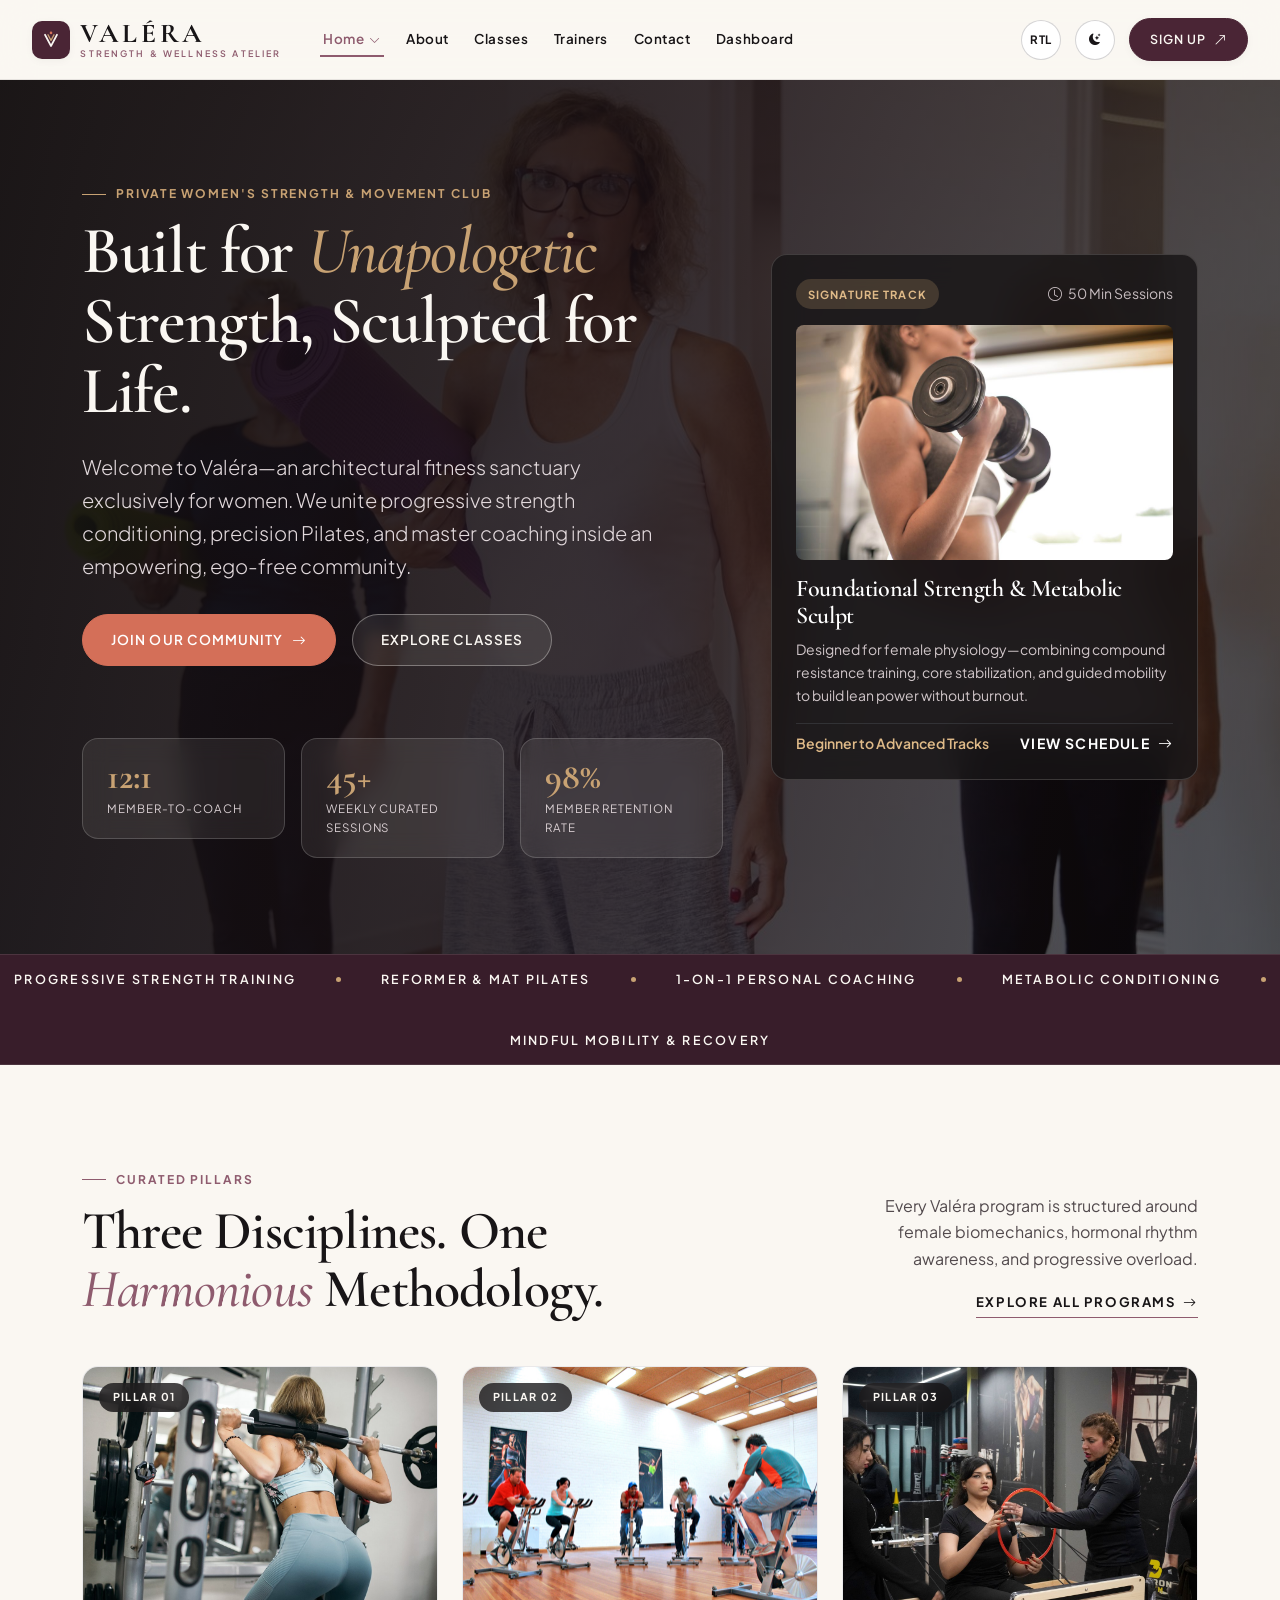
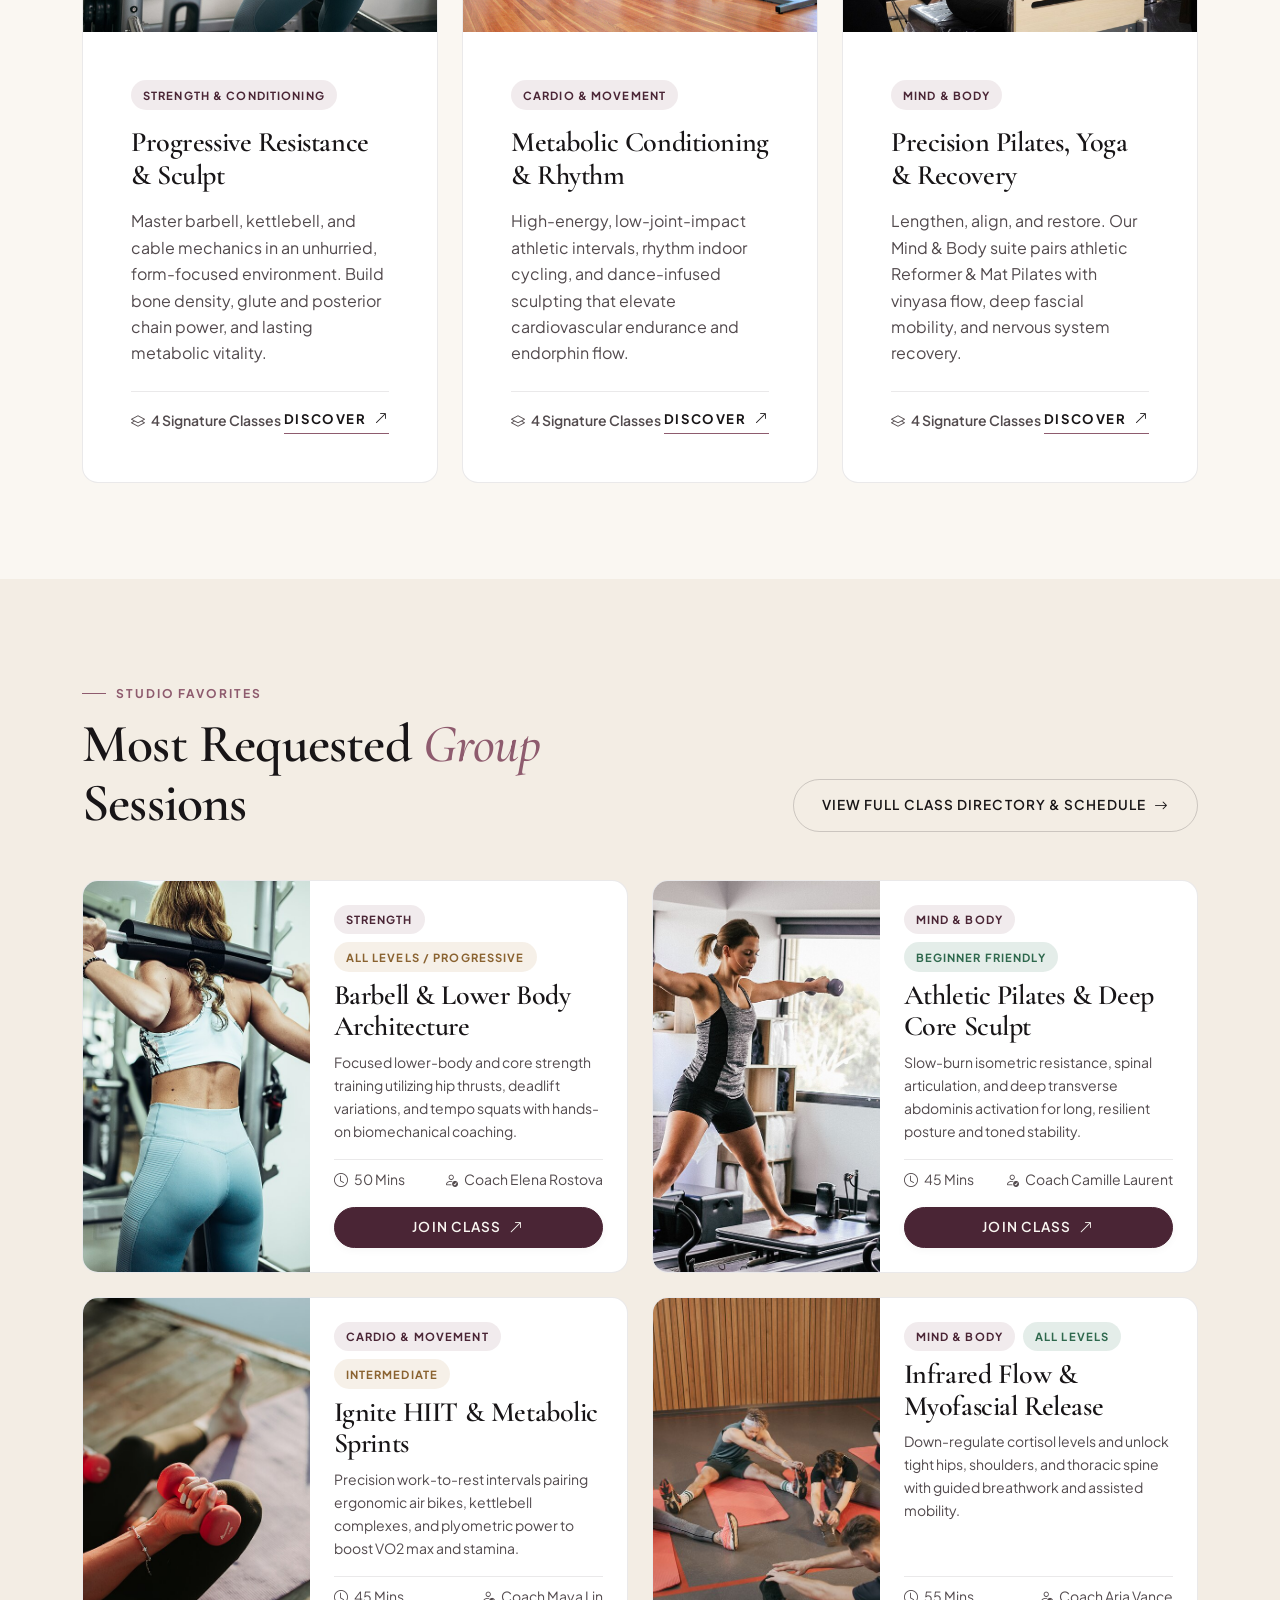
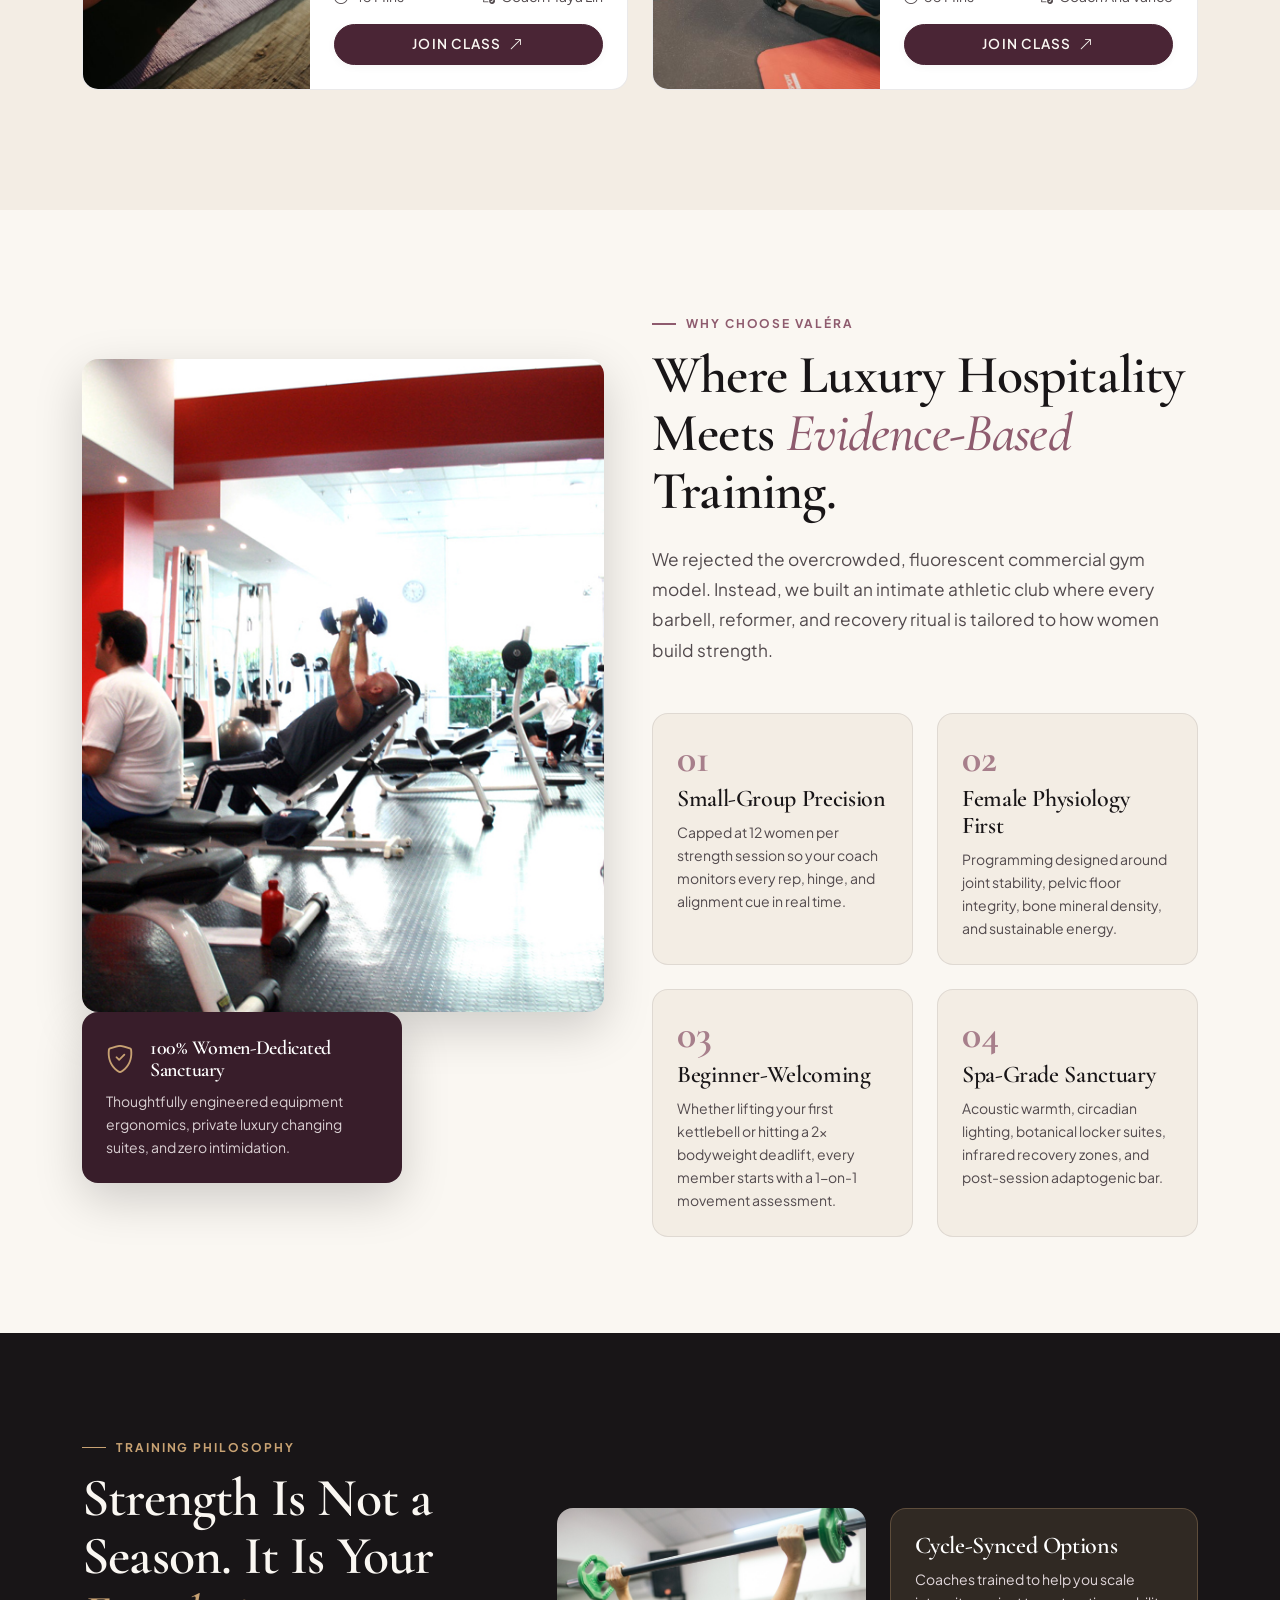
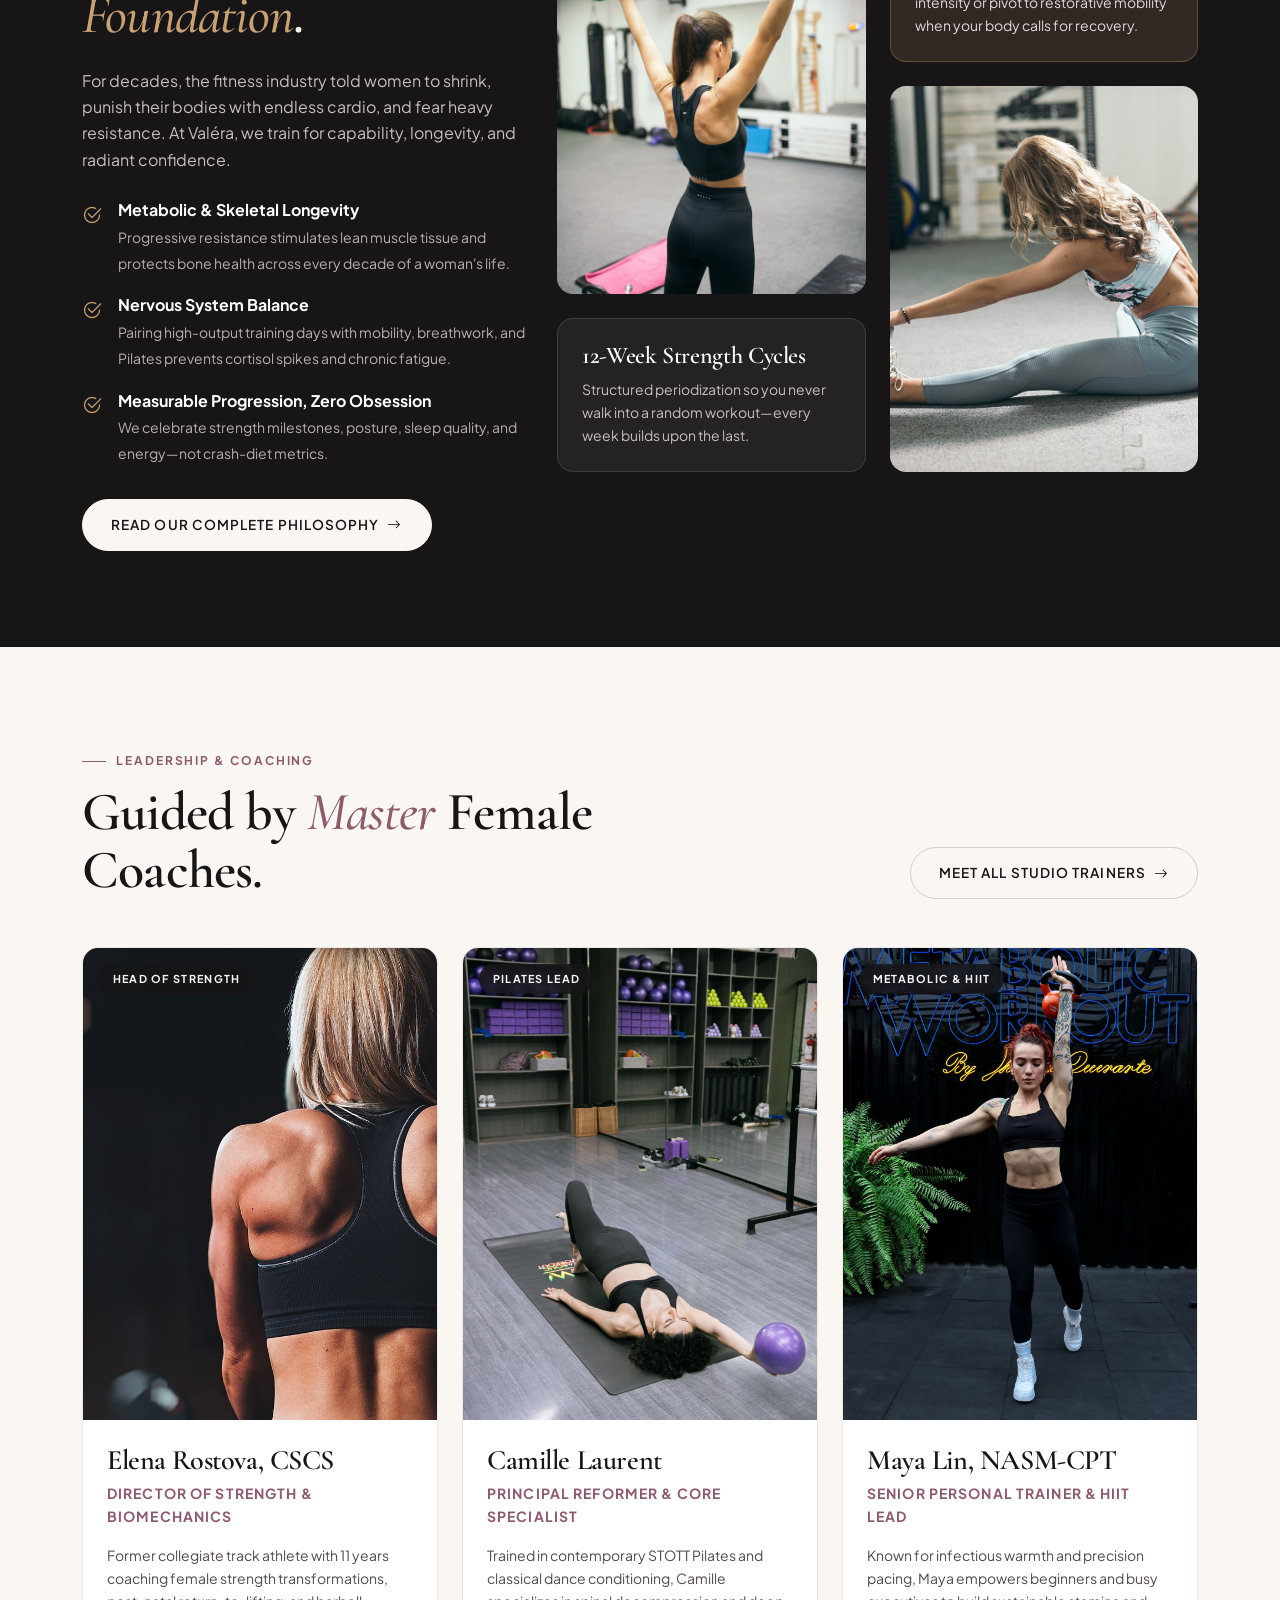
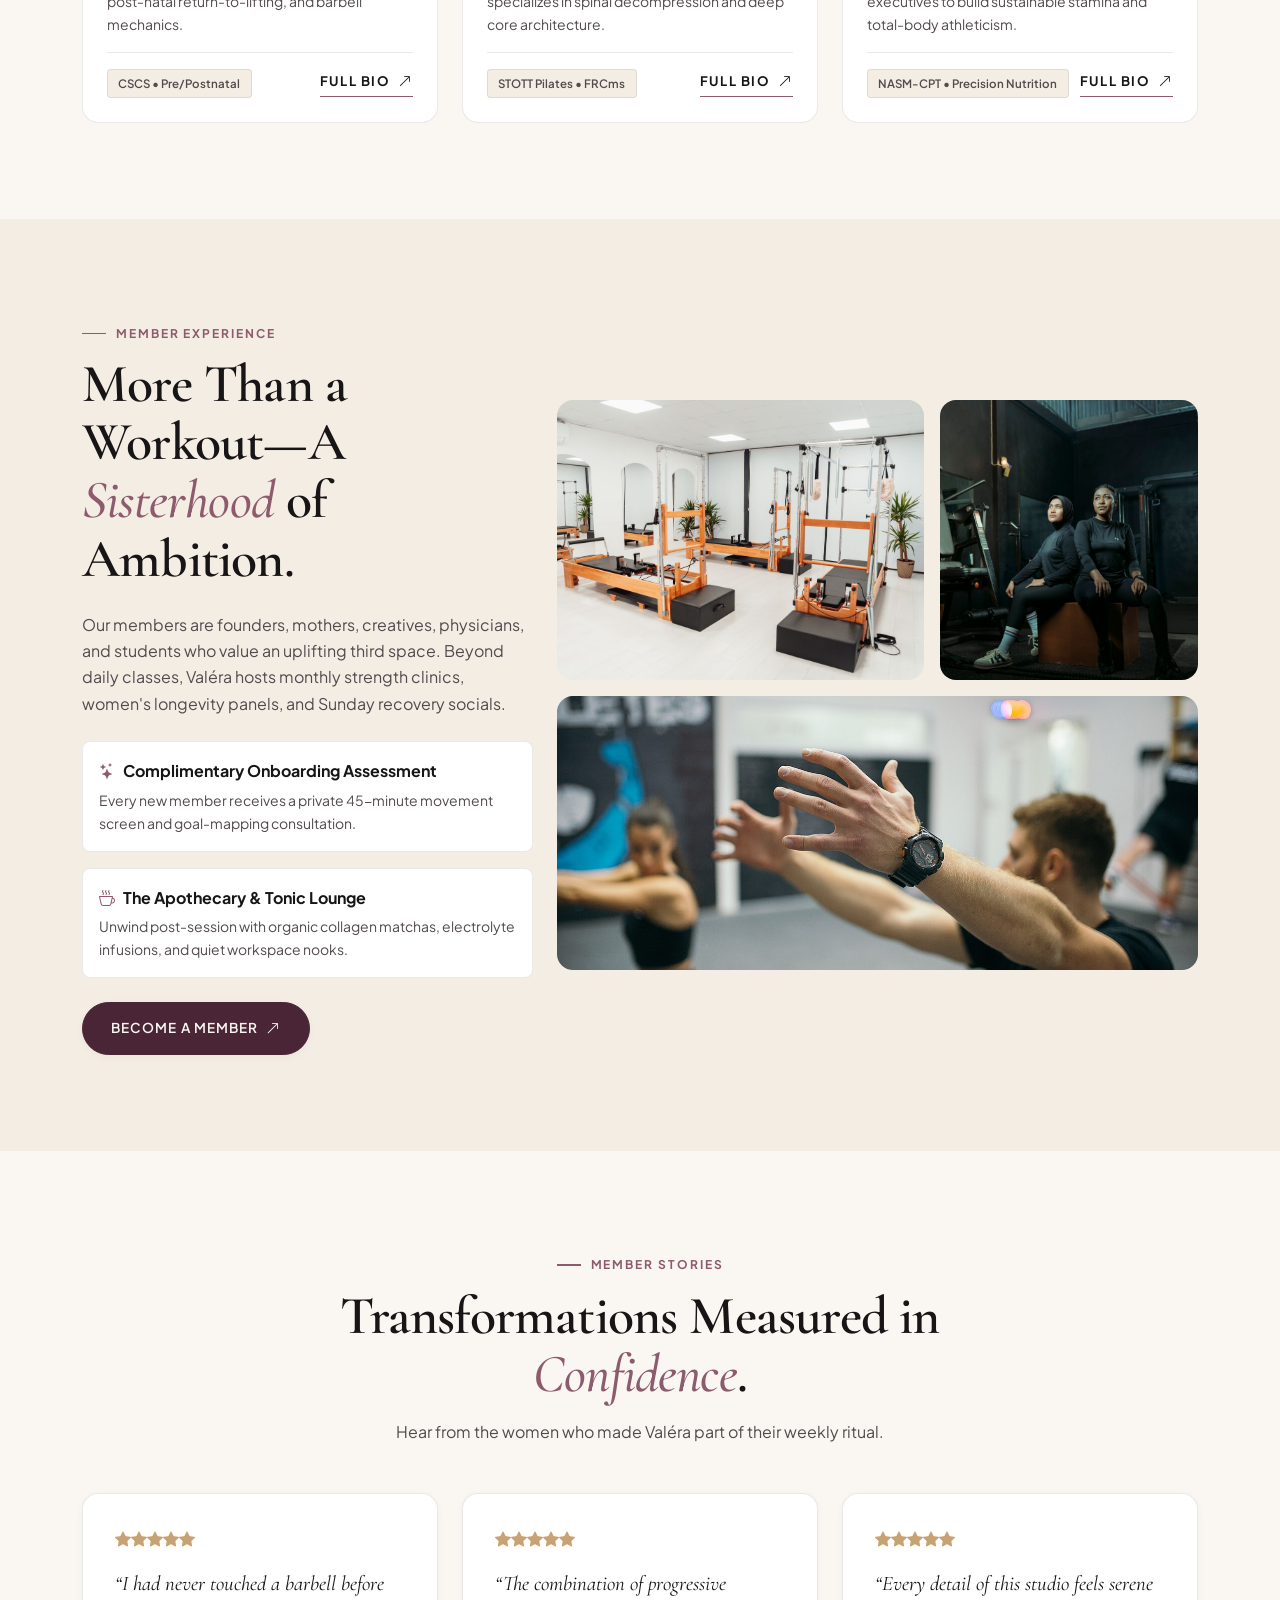
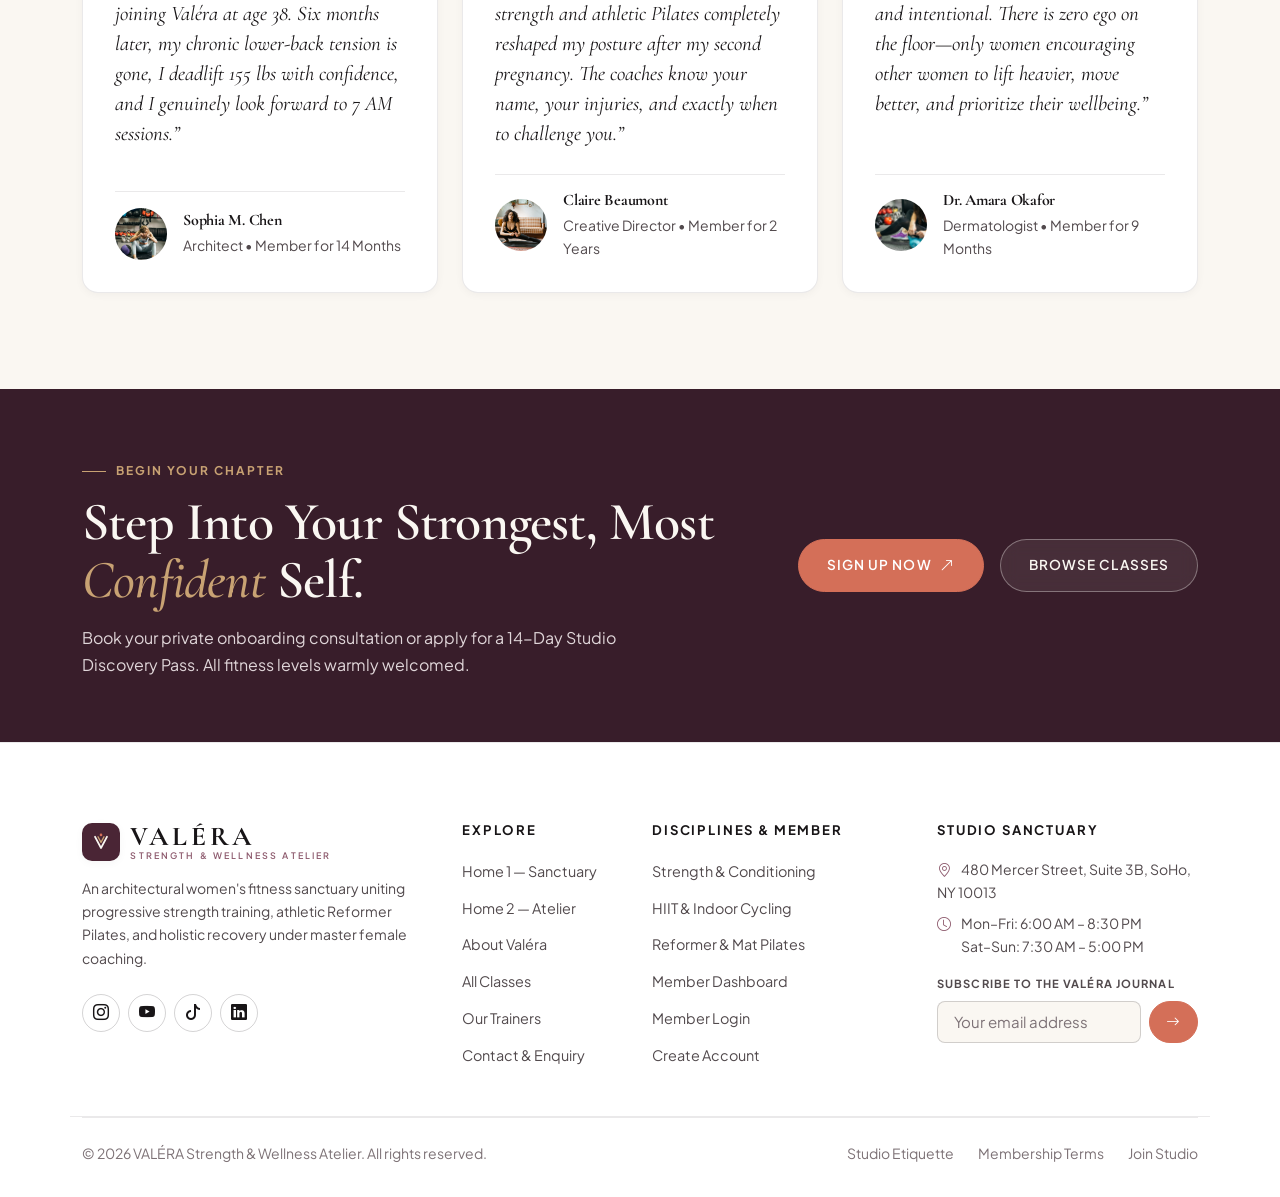
==== commit 358a59b2: "Your commit message" ====
--- a/index.html
+++ b/index.html
@@ -304,8 +304,8 @@
             <article class="editorial-card">
               <div class="editorial-img-wrap">
                 <span class="badge-overlay-top">Pillar 02</span>
-                <img src="assets/images/women-indoor-cycling.jpg"
-                  alt="Women riding indoor cycling bikes in studio class" />
+                <img src="assets/images/indoor-cycle-class.jpg"
+                  alt="Women riding indoor cycling bikes in high definition studio class" />
               </div>
               <div class="p-4 p-xl-5 d-flex flex-column flex-grow-1 justify-content-between">
                 <div>
@@ -382,7 +382,7 @@
           <div class="col-md-6">
             <div class="editorial-card flex-xl-row">
               <div class="col-xl-5 editorial-img-wrap aspect-square">
-                <img src="assets/images/woman-kettlebell-squat.jpg" alt="Woman performing kettlebell squat workout" />
+                <img src="assets/images/barbell-squat-backview.jpg" alt="Woman performing barbell squat and lower body architecture workout" />
               </div>
               <div class="col-xl-7 p-4 d-flex flex-column justify-content-between">
                 <div>
@@ -525,8 +525,8 @@
           <div class="col-lg-6">
             <div class="position-relative pe-lg-4">
               <div class="rounded-4 overflow-hidden shadow-lg" style="aspect-ratio: 4/5;">
-                <img src="assets/images/personal-trainer-guide.jpg"
-                  alt="Female personal trainer guiding member in women's studio" class="w-100 h-100 object-fit-cover" />
+                <img src="assets/images/luxury-weights-area.jpg"
+                  alt="Luxury weights area and evidence-based strength training floor at Valéra" class="w-100 h-100 object-fit-cover" />
               </div>
               <div class="p-4 rounded-4 shadow-lg mt-3 mt-md-0"
                 style="background-color: var(--bg-plum-section); color: #FAF7F2; max-width: 320px; position: relative; z-index: 2;">
@@ -709,7 +709,7 @@
             <article class="trainer-card">
               <div class="editorial-img-wrap aspect-portrait">
                 <span class="badge-overlay-top">Head of Strength</span>
-                <img src="assets/images/woman-gym-focus.jpg" alt="Elena Rostova - Head Strength & Conditioning Coach" />
+                <img src="assets/images/female-athlete-coach.jpg" alt="Elena Rostova - Head Strength & Conditioning Coach" class="elena-coach-img" style="object-position: top center;" />
               </div>
               <div class="p-4 d-flex flex-column flex-grow-1 justify-content-between">
                 <div>
@@ -779,10 +779,10 @@
                     build sustainable stamina and total-body athleticism.
                   </p>
                 </div>
-                <div class="pt-3 border-top d-flex justify-content-between align-items-center"
+                <div class="pt-3 border-top d-flex justify-content-between align-items-center gap-2 flex-wrap"
                   style="border-color: var(--border-subtle) !important;">
                   <span class="expertise-tag">NASM-CPT &bull; Precision Nutrition</span>
-                  <a href="trainers.html" class="link-editorial">Full Bio <i class="bi bi-arrow-up-right"></i></a>
+                  <a href="trainers.html" class="link-editorial text-nowrap">Full Bio <i class="bi bi-arrow-up-right"></i></a>
                 </div>
               </div>
             </article>
@@ -887,7 +887,7 @@
               <div class="d-flex align-items-center gap-3 pt-3 border-top"
                 style="border-color: var(--border-subtle) !important;">
                 <img src="assets/images/woman-trainer-portrait.jpg" alt="Sophia Chen"
-                  class="rounded-circle object-fit-cover" width="48" height="48" />
+                  class="testimonial-avatar rounded-circle object-fit-cover" width="52" height="52" />
                 <div>
                   <h3 class="h6 mb-1 fw-bold">Sophia M. Chen</h3>
                   <p class="small text-secondary mb-0">Architect &bull; Member for 14 Months</p>
@@ -911,7 +911,7 @@
               <div class="d-flex align-items-center gap-3 pt-3 border-top"
                 style="border-color: var(--border-subtle) !important;">
                 <img src="assets/images/woman-yoga-mindfulness.jpg" alt="Claire Beaumont"
-                  class="rounded-circle object-fit-cover" width="48" height="48" />
+                  class="testimonial-avatar rounded-circle object-fit-cover" width="52" height="52" />
                 <div>
                   <h3 class="h6 mb-1 fw-bold">Claire Beaumont</h3>
                   <p class="small text-secondary mb-0">Creative Director &bull; Member for 2 Years</p>
@@ -935,7 +935,7 @@
               <div class="d-flex align-items-center gap-3 pt-3 border-top"
                 style="border-color: var(--border-subtle) !important;">
                 <img src="assets/images/woman-kettlebell-side.jpg" alt="Dr. Amara Okafor"
-                  class="rounded-circle object-fit-cover" width="48" height="48" />
+                  class="testimonial-avatar rounded-circle object-fit-cover" width="52" height="52" />
                 <div>
                   <h3 class="h6 mb-1 fw-bold">Dr. Amara Okafor</h3>
                   <p class="small text-secondary mb-0">Dermatologist &bull; Member for 9 Months</p>
--- a/assets/css/style.css
+++ b/assets/css/style.css
@@ -230,13 +230,48 @@
    Uniform Non-Home Page Hero (Consistent Height Across About, Classes, Trainers, Contact)
    ========================================================================== */
 .page-hero-valera {
-  min-height: 360px;
+  min-height: 480px;
   display: flex;
   align-items: center;
   padding-top: var(--space-8);
   padding-bottom: var(--space-8);
   background-color: var(--bg-secondary);
   border-bottom: 1px solid var(--border-subtle);
+  position: relative;
+}
+
+.page-hero-valera .page-hero-img-box {
+  height: 320px;
+  width: 100%;
+  border-radius: var(--radius-lg);
+  overflow: hidden;
+  box-shadow: var(--shadow-md);
+  background-color: var(--bg-surface);
+}
+
+.page-hero-valera .page-hero-img-box img {
+  width: 100%;
+  height: 100%;
+  object-fit: cover;
+  display: block;
+}
+
+@media (min-width: 992px) {
+  .page-hero-valera {
+    min-height: 480px;
+    height: 480px;
+  }
+
+  .page-hero-valera .container {
+    height: 100%;
+    display: flex;
+    align-items: center;
+  }
+
+  .page-hero-valera .row {
+    width: 100%;
+    align-items: center;
+  }
 }
 
 @media (max-width: 991.98px) {
@@ -244,6 +279,10 @@
     min-height: auto;
     padding-top: var(--space-7);
     padding-bottom: var(--space-7);
+  }
+
+  .page-hero-valera .page-hero-img-box {
+    height: 260px;
   }
 }
 
@@ -787,6 +826,7 @@
   cursor: pointer;
   padding: 0;
   transition: all var(--transition-fast);
+  flex-shrink: 0;
 }
 
 .valera-hamburger:hover {
@@ -1924,10 +1964,160 @@
   aspect-ratio: 4 / 3;
 }
 
+/* Ensure the editorial-card content column always stretches full height */
+.editorial-card > [class*="col-"] {
+  display: flex;
+  flex-direction: column;
+  flex: 1 1 auto;
+  width: 100%;
+  min-width: 0;
+}
+
 @media (min-width: 1200px) {
   .editorial-card.flex-xl-row > .col-xl-5.editorial-img-wrap {
     aspect-ratio: auto;
     min-height: 100%;
+    width: 41.66666667%;
+    flex: 0 0 41.66666667%;
+  }
+
+  .editorial-card.flex-xl-row > .col-xl-7 {
+    width: 58.33333333%;
+    flex: 1 1 58.33333333%;
+  }
+}
+
+/* Consistent Testimonial Avatar Circle Size */
+.testimonial-avatar {
+  width: 52px !important;
+  height: 52px !important;
+  min-width: 52px !important;
+  min-height: 52px !important;
+  max-width: 52px !important;
+  max-height: 52px !important;
+  border-radius: 50% !important;
+  object-fit: cover !important;
+  flex-shrink: 0 !important;
+  aspect-ratio: 1 / 1 !important;
+  display: block;
+}
+
+/* Elena Rostova Coach Image Framing */
+.elena-coach-img,
+img[alt*="Elena Rostova"] {
+  object-position: top center !important;
+}
+
+/* Trainer Cards Height & Button Alignment */
+.trainer-card {
+  height: 100%;
+  display: flex;
+  flex-direction: column;
+}
+
+.trainer-card .row {
+  height: 100%;
+  align-items: stretch !important;
+}
+
+.trainer-card .col-xl-7 {
+  display: flex;
+  flex-direction: column;
+  justify-content: space-between;
+  height: 100%;
+  flex: 1 1 auto;
+}
+
+.trainer-card .btn-valera-primary {
+  margin-top: auto;
+}
+
+.trainer-card .expertise-tag {
+  white-space: normal;
+}
+
+/* Home 2 Hero Image & Badge Clearance */
+.hero-2-badge-card {
+  position: relative;
+  z-index: 5;
+  max-width: 300px;
+}
+
+@media (max-width: 991.98px) {
+  .hero-2-badge-card {
+    margin-top: 1.5rem !important;
+  }
+}
+
+/* Floating Actions on Auth Pages (Login & Sign Up) */
+.auth-top-actions {
+  position: fixed;
+  top: 1.25rem;
+  right: 1.25rem;
+  z-index: 1050;
+  display: flex;
+  align-items: center;
+  gap: 0.5rem;
+}
+
+[dir="rtl"] .auth-top-actions {
+  right: auto;
+  left: 1.25rem;
+}
+
+/* Dashboard Renew Membership Button Responsiveness */
+#dashRenewForm .btn-valera-primary,
+.dashRenewForm .btn-valera-primary {
+  white-space: normal !important;
+  text-align: center;
+  max-width: 100%;
+}
+
+@media (max-width: 767.98px) {
+  #dashRenewForm .d-flex {
+    flex-direction: column;
+    align-items: stretch !important;
+  }
+
+  #dashRenewForm .btn-valera-primary {
+    width: 100% !important;
+  }
+}
+
+/* Mobile Polish: Prevent Button Cropping & Hamburger Overflow */
+@media (max-width: 575.98px) {
+  .navbar-brand-valera .brand-title {
+    font-size: 1.35rem;
+  }
+
+  .navbar-brand-valera .brand-subtitle {
+    display: none;
+  }
+
+  .brand-icon-mark {
+    width: 34px;
+    height: 34px;
+  }
+
+  .brand-icon-mark svg {
+    width: 20px;
+    height: 20px;
+  }
+
+  .valera-navbar .container-fluid {
+    padding-left: 0.85rem !important;
+    padding-right: 0.85rem !important;
+  }
+
+  .editorial-card .p-4 {
+    padding: 1.25rem 1rem !important;
+  }
+
+  .editorial-card .btn-valera-primary,
+  .trainer-card .btn-valera-primary {
+    padding-left: 0.85rem;
+    padding-right: 0.85rem;
+    font-size: 0.8rem;
   }
 }
 
